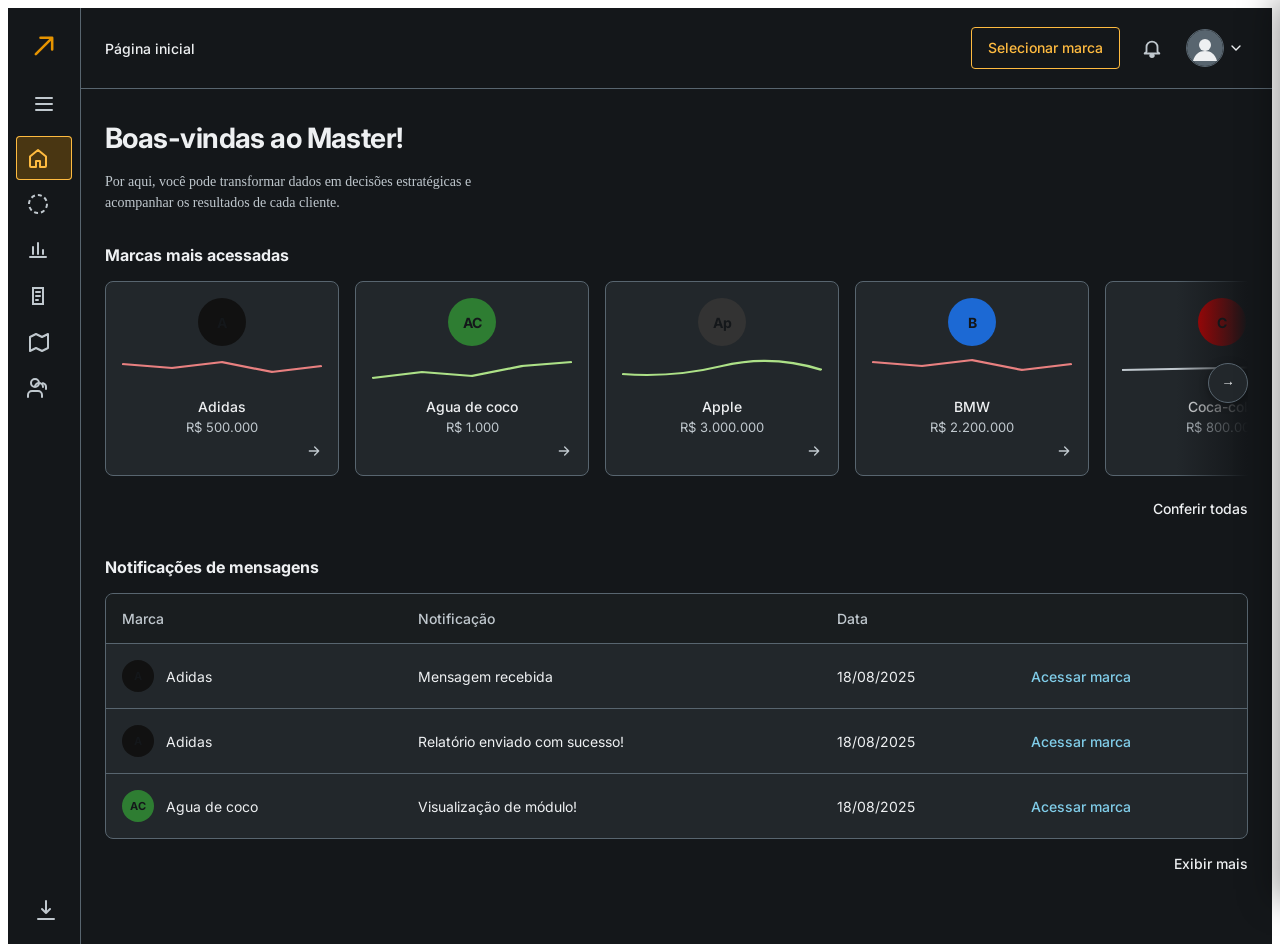
==== home.html @ 1315e297 "Add files via upload" ====
<!DOCTYPE html>
<html lang="pt-BR">
  <head>
    <meta charset="utf-8" />
    <meta name="viewport" content="width=device-width, initial-scale=1" />
    <title>Página inicial — Master</title>
    <link rel="preconnect" href="https://fonts.googleapis.com" />
    <link rel="preconnect" href="https://fonts.gstatic.com" crossorigin />
    <link
      href="https://fonts.googleapis.com/css2?family=Inter:wght@400;500;600;700&display=swap"
      rel="stylesheet"
    />
    <link rel="stylesheet" href="ds/css/design-tokens.css" />
    <link rel="stylesheet" href="ds/css/theme.css" />
    <link rel="stylesheet" href="ds/css/core-components.css" />
    <link rel="stylesheet" href="ds/css/components.css" />
    <link rel="stylesheet" href="css/app-shell.css" />
  </head>
  <body>
    <div class="app">
      <aside class="app-sidebar" id="sidebar" aria-label="Navegação principal">
        <div class="app-sidebar__inner">
          <div class="app-sidebar__logo">
            <svg width="28" height="28" viewBox="0 0 24 24" fill="none" aria-hidden="true">
              <path
                d="M5 19L19 5M19 5H9M19 5V15"
                stroke="currentColor"
                stroke-width="2.2"
                stroke-linecap="round"
                stroke-linejoin="round"
              />
            </svg>
          </div>
          <button
            type="button"
            class="app-sidebar__toggle"
            id="sidebarToggle"
            aria-expanded="false"
            aria-controls="sidebar"
            aria-label="Recolher ou expandir menu"
          >
            <svg class="app-sidebar__icon" viewBox="0 0 24 24" fill="none" aria-hidden="true">
              <path
                d="M4 6h16M4 12h16M4 18h16"
                stroke="currentColor"
                stroke-width="2"
                stroke-linecap="round"
              />
            </svg>
            <span class="app-sidebar__label">Menu</span>
          </button>
          <nav class="app-sidebar__nav" aria-label="Secções">
            <a class="app-sidebar__link is-active" href="home.html" aria-current="page">
              <svg class="app-sidebar__icon" viewBox="0 0 24 24" fill="none" aria-hidden="true">
                <path
                  d="M4 10.5L12 4l8 6.5V20a1 1 0 01-1 1h-5v-6H10v6H5a1 1 0 01-1-1v-9.5z"
                  stroke="currentColor"
                  stroke-width="2"
                  stroke-linejoin="round"
                />
              </svg>
              <span class="app-sidebar__label">Início</span>
            </a>
            <a class="app-sidebar__link" href="#">
              <svg class="app-sidebar__icon" viewBox="0 0 24 24" fill="none" aria-hidden="true">
                <circle cx="12" cy="12" r="9" stroke="currentColor" stroke-width="2" stroke-dasharray="4 3" />
              </svg>
              <span class="app-sidebar__label">Resumo</span>
            </a>
            <a class="app-sidebar__link" href="#">
              <svg class="app-sidebar__icon" viewBox="0 0 24 24" fill="none" aria-hidden="true">
                <path
                  d="M4 19h16M7 16V9m5 7V5m5 11v-4"
                  stroke="currentColor"
                  stroke-width="2"
                  stroke-linecap="round"
                />
              </svg>
              <span class="app-sidebar__label">Relatórios</span>
            </a>
            <a class="app-sidebar__link" href="#">
              <svg class="app-sidebar__icon" viewBox="0 0 24 24" fill="none" aria-hidden="true">
                <path
                  d="M7 4h10v16H7V4zm3 4h4m-4 4h4m-4 4h2"
                  stroke="currentColor"
                  stroke-width="2"
                  stroke-linecap="round"
                />
              </svg>
              <span class="app-sidebar__label">Documentos</span>
            </a>
            <a class="app-sidebar__link" href="#">
              <svg class="app-sidebar__icon" viewBox="0 0 24 24" fill="none" aria-hidden="true">
                <path
                  d="M4 7l6-3 6 3 6-3v14l-6 3-6-3-6 3V7z"
                  stroke="currentColor"
                  stroke-width="2"
                  stroke-linejoin="round"
                />
              </svg>
              <span class="app-sidebar__label">Marcas</span>
            </a>
            <a class="app-sidebar__link" href="#">
              <svg class="app-sidebar__icon" viewBox="0 0 24 24" fill="none" aria-hidden="true">
                <path
                  d="M16 21v-2a4 4 0 00-4-4H6a4 4 0 00-4 4v2M9 11a4 4 0 100-8 4 4 0 000 8zm11 2v-2a4 4 0 00-3-3.87M17 11a4 4 0 10-8 0"
                  stroke="currentColor"
                  stroke-width="2"
                  stroke-linecap="round"
                />
              </svg>
              <span class="app-sidebar__label">Clientes</span>
            </a>
          </nav>
          <div class="app-sidebar__footer">
            <a class="app-sidebar__link" href="#">
              <svg class="app-sidebar__icon" viewBox="0 0 24 24" fill="none" aria-hidden="true">
                <path
                  d="M12 3v12m0 0l-4-4m4 4l4-4M4 21h16"
                  stroke="currentColor"
                  stroke-width="2"
                  stroke-linecap="round"
                  stroke-linejoin="round"
                />
              </svg>
              <span class="app-sidebar__label">Downloads</span>
            </a>
          </div>
        </div>
      </aside>

      <div class="app-main">
        <header class="app-header">
          <h1 class="app-header__title">Página inicial</h1>
          <div class="app-header__actions">
            <button type="button" class="btn btn--primary btn--outline btn--sm" id="openBrandDrawer">
              Selecionar marca
            </button>
            <button type="button" class="app-header__icon-btn" aria-label="Notificações">
              <svg width="22" height="22" viewBox="0 0 24 24" fill="none" aria-hidden="true">
                <path
                  d="M12 22a2 2 0 002-2H10a2 2 0 002 2zm6-6V11a6 6 0 10-12 0v5L4 18h16l-2-2z"
                  stroke="currentColor"
                  stroke-width="2"
                  stroke-linejoin="round"
                />
              </svg>
            </button>
            <div class="app-header__user" role="button" tabindex="0" aria-label="Conta">
              <img
                class="app-header__avatar"
                src="data:image/svg+xml,%3Csvg xmlns='http://www.w3.org/2000/svg' viewBox='0 0 72 72'%3E%3Ccircle cx='36' cy='36' r='36' fill='%2358656f'/%3E%3Ccircle cx='36' cy='30' r='12' fill='%23eef0f2'/%3E%3Cpath d='M12 62c4-14 12-20 24-20s20 6 24 20' fill='%23eef0f2'/%3E%3C/svg%3E"
                width="36"
                height="36"
                alt=""
              />
              <svg width="16" height="16" viewBox="0 0 24 24" fill="none" aria-hidden="true">
                <path d="M6 9l6 6 6-6" stroke="currentColor" stroke-width="2" stroke-linecap="round" />
              </svg>
            </div>
          </div>
        </header>

        <main class="app-content">
          <section class="home-welcome" aria-labelledby="welcome-title">
            <h2 id="welcome-title" class="home-welcome__title">Boas-vindas ao Master!</h2>
            <p class="home-welcome__text">
              Por aqui, você pode transformar dados em decisões estratégicas e acompanhar os resultados de cada
              cliente.
            </p>
          </section>

          <section class="home-section" aria-labelledby="brands-title">
            <div class="home-section__head">
              <h3 id="brands-title" class="home-section__title">Marcas mais acessadas</h3>
            </div>
            <div class="home-carousel">
              <div class="home-carousel__viewport">
                <div class="home-carousel__track" id="brandCarousel">
                  <article class="home-brand-card">
                    <div class="home-brand-card__logo" style="background: #111">A</div>
                    <div class="home-brand-card__spark" aria-hidden="true">
                      <svg viewBox="0 0 80 28" width="100%" height="28" preserveAspectRatio="none">
                        <path
                          d="M0 6 L20 10 L40 4 L60 14 L80 8"
                          fill="none"
                          stroke="#e98080"
                          stroke-width="2"
                        />
                      </svg>
                    </div>
                    <p class="home-brand-card__name">Adidas</p>
                    <p class="home-brand-card__value">R$ 500.000</p>
                    <div class="home-brand-card__arrow">
                      <svg width="16" height="16" viewBox="0 0 24 24" fill="none">
                        <path
                          d="M5 12h14m0 0l-6-6m6 6l-6 6"
                          stroke="currentColor"
                          stroke-width="2"
                          stroke-linecap="round"
                        />
                      </svg>
                    </div>
                  </article>
                  <article class="home-brand-card">
                    <div class="home-brand-card__logo" style="background: #2e7d32">AC</div>
                    <div class="home-brand-card__spark" aria-hidden="true">
                      <svg viewBox="0 0 80 28" width="100%" height="28" preserveAspectRatio="none">
                        <path
                          d="M0 20 L20 14 L40 18 L60 8 L80 4"
                          fill="none"
                          stroke="#ade187"
                          stroke-width="2"
                        />
                      </svg>
                    </div>
                    <p class="home-brand-card__name">Agua de coco</p>
                    <p class="home-brand-card__value">R$ 1.000</p>
                    <div class="home-brand-card__arrow">
                      <svg width="16" height="16" viewBox="0 0 24 24" fill="none">
                        <path
                          d="M5 12h14m0 0l-6-6m6 6l-6 6"
                          stroke="currentColor"
                          stroke-width="2"
                          stroke-linecap="round"
                        />
                      </svg>
                    </div>
                  </article>
                  <article class="home-brand-card">
                    <div class="home-brand-card__logo" style="background: #333">Ap</div>
                    <div class="home-brand-card__spark" aria-hidden="true">
                      <svg viewBox="0 0 80 28" width="100%" height="28" preserveAspectRatio="none">
                        <path
                          d="M0 16 Q20 20 40 8 T80 12"
                          fill="none"
                          stroke="#ade187"
                          stroke-width="2"
                        />
                      </svg>
                    </div>
                    <p class="home-brand-card__name">Apple</p>
                    <p class="home-brand-card__value">R$ 3.000.000</p>
                    <div class="home-brand-card__arrow">
                      <svg width="16" height="16" viewBox="0 0 24 24" fill="none">
                        <path
                          d="M5 12h14m0 0l-6-6m6 6l-6 6"
                          stroke="currentColor"
                          stroke-width="2"
                          stroke-linecap="round"
                        />
                      </svg>
                    </div>
                  </article>
                  <article class="home-brand-card">
                    <div class="home-brand-card__logo" style="background: #1c69d4">B</div>
                    <div class="home-brand-card__spark" aria-hidden="true">
                      <svg viewBox="0 0 80 28" width="100%" height="28" preserveAspectRatio="none">
                        <path
                          d="M0 4 L20 8 L40 2 L60 12 L80 6"
                          fill="none"
                          stroke="#e98080"
                          stroke-width="2"
                        />
                      </svg>
                    </div>
                    <p class="home-brand-card__name">BMW</p>
                    <p class="home-brand-card__value">R$ 2.200.000</p>
                    <div class="home-brand-card__arrow">
                      <svg width="16" height="16" viewBox="0 0 24 24" fill="none">
                        <path
                          d="M5 12h14m0 0l-6-6m6 6l-6 6"
                          stroke="currentColor"
                          stroke-width="2"
                          stroke-linecap="round"
                        />
                      </svg>
                    </div>
                  </article>
                  <article class="home-brand-card">
                    <div class="home-brand-card__logo" style="background: #c00">C</div>
                    <div class="home-brand-card__spark" aria-hidden="true">
                      <svg viewBox="0 0 80 28" width="100%" height="28" preserveAspectRatio="none">
                        <path
                          d="M0 12 L40 10 L80 8"
                          fill="none"
                          stroke="#c0c8ce"
                          stroke-width="2"
                        />
                      </svg>
                    </div>
                    <p class="home-brand-card__name">Coca-cola</p>
                    <p class="home-brand-card__value">R$ 800.000</p>
                    <div class="home-brand-card__arrow">
                      <svg width="16" height="16" viewBox="0 0 24 24" fill="none">
                        <path
                          d="M5 12h14m0 0l-6-6m6 6l-6 6"
                          stroke="currentColor"
                          stroke-width="2"
                          stroke-linecap="round"
                        />
                      </svg>
                    </div>
                  </article>
                </div>
                <div class="home-carousel__fade" aria-hidden="true"></div>
                <button type="button" class="home-carousel__next" id="carouselNext" aria-label="Deslizar marcas">
                  →
                </button>
              </div>
            </div>
            <div class="home-section__foot">
              <a class="home-section__link" href="#">Conferir todas</a>
            </div>
          </section>

          <section class="home-section" aria-labelledby="notif-title">
            <div class="home-section__head">
              <h3 id="notif-title" class="home-section__title">Notificações de mensagens</h3>
            </div>
            <div class="home-table-wrap">
              <table class="home-table">
                <thead>
                  <tr>
                    <th scope="col">Marca</th>
                    <th scope="col">Notificação</th>
                    <th scope="col">Data</th>
                    <th scope="col"><span class="visually-hidden">Ação</span></th>
                  </tr>
                </thead>
                <tbody>
                  <tr>
                    <td>
                      <div class="home-table__brand">
                        <span class="home-table__logo" style="background: #111">A</span>
                        Adidas
                      </div>
                    </td>
                    <td>Mensagem recebida</td>
                    <td>18/08/2025</td>
                    <td><a class="home-table__link" href="#">Acessar marca</a></td>
                  </tr>
                  <tr>
                    <td>
                      <div class="home-table__brand">
                        <span class="home-table__logo" style="background: #111">A</span>
                        Adidas
                      </div>
                    </td>
                    <td>Relatório enviado com sucesso!</td>
                    <td>18/08/2025</td>
                    <td><a class="home-table__link" href="#">Acessar marca</a></td>
                  </tr>
                  <tr>
                    <td>
                      <div class="home-table__brand">
                        <span class="home-table__logo" style="background: #2e7d32">AC</span>
                        Agua de coco
                      </div>
                    </td>
                    <td>Visualização de módulo!</td>
                    <td>18/08/2025</td>
                    <td><a class="home-table__link" href="#">Acessar marca</a></td>
                  </tr>
                </tbody>
              </table>
            </div>
            <div class="home-section__foot">
              <a class="home-section__link" href="#">Exibir mais</a>
            </div>
          </section>
        </main>
      </div>
    </div>

    <div class="app-scrim" id="brandScrim" hidden></div>
    <aside
      class="app-brand-drawer"
      id="brandDrawer"
      role="dialog"
      aria-modal="true"
      aria-labelledby="brandDrawerTitle"
      aria-hidden="true"
    >
      <div class="app-brand-drawer__header">
        <h2 class="app-brand-drawer__title" id="brandDrawerTitle">Selecionar marca</h2>
        <button type="button" class="app-brand-drawer__close" id="closeBrandDrawer" aria-label="Fechar">
          ×
        </button>
      </div>
      <div class="app-brand-drawer__body">
        <ul class="app-brand-drawer__list">
          <li>
            <button type="button" class="app-brand-drawer__item is-selected">Adidas</button>
          </li>
          <li>
            <button type="button" class="app-brand-drawer__item">Agua de coco</button>
          </li>
          <li>
            <button type="button" class="app-brand-drawer__item">Apple</button>
          </li>
          <li>
            <button type="button" class="app-brand-drawer__item">BMW</button>
          </li>
          <li>
            <button type="button" class="app-brand-drawer__item">Coca-cola</button>
          </li>
        </ul>
      </div>
    </aside>

    <script src="js/home.js"></script>
  </body>
</html>
---- ds/css/design-tokens.css ----
/**
 * Design tokens — CRM / carumds
 *
 * PRIMITIVOS NUMÉRICOS (FOUNDATIONS — export MCP em 2026):
 *   https://www.figma.com/design/VYV44XEQJ3vVgfA4QidiU4/Base-Tokens
 *   fileKey: VYV44XEQJ3vVgfA4QidiU4  ·  coleção: FOUNDATIONS  ·  modo: Tokens
 *   (63 variáveis FLOAT: spacing, size, radii, border-width, opacity)
 *
 * CORES (fonte canónica no Figma — variáveis de cor locais neste ficheiro):
 *   https://www.figma.com/design/U8QdaJfkk1VaeCNuvylgz9/Color-Tokens
 *   fileKey: U8QdaJfkk1VaeCNuvylgz9
 *   Os hex abaixo foram alinhados ao Core-Components; para sincronizar 1:1 com
 *   o painel Variables do Color-Tokens, usa export do Figma ou MCP quando o
 *   limite de chamadas do plano o permitir (Starter tem quota baixa de leitura).
 *
 * CONSUMO UI: Core-Components (uNFZLPczZwz7co8eiuxScK)
 *
 * MAPEAMENTO FIGMA → CSS:
 *   crm/spacing/xs → --crm-spacing-xs
 *   (barra `/` → hífen `-`)
 *
 * OPACIDADE: valores 0–100 (Figma). Em CSS usar p.ex. opacity: calc(var(--crm-opacity-sm) / 100)
 */

:root {
  /* ------------------------------------------------------------------------ */
  /* Cor — semântica (alvo: Color-Tokens U8QdaJf… — valores vê Core-Components) */
  /* ------------------------------------------------------------------------ */

  --crm-bg-regular-surface-base-enabled: #14171a;
  --crm-bg-regular-surface-lower-enabled: #22272b;
  --crm-fg-on-surface-neutral-moderate: #c0c8ce;
  --crm-fg-on-surface-neutral-inverse: #14171a;
  --crm-fg-on-surface-neutral-strong: #eef0f2;

  --crm-border-color-default: #58656f;

  --crm-bg-regular-primary-enabled: #e69400;
  --crm-bg-regular-primary-hovered: #ffaa11;
  --crm-bg-regular-primary-pressed: #ffa503;
  --crm-fg-on-surface-primary-default: #ffbb40;
  --crm-bg-transparent-primary-hovered: #c37e004d;
  --crm-bg-transparent-primary-pressed: #cf85004d;

  --crm-bg-regular-surface-inverse-enabled: #eef0f2;
  --crm-bg-regular-surface-inverse-hovered: #c5ccd3;
  --crm-bg-regular-surface-inverse-pressed: #d3d8dd;
  --crm-bg-transparent-surface-inverse-hovered: #c6c8ca80;
  --crm-bg-transparent-surface-inverse-pressed: #d3d8dd80;

  --crm-bg-regular-critical-enabled: #b31f1f;
  --crm-bg-regular-critical-hovered: #981a1a;
  --crm-bg-regular-critical-pressed: #a11c1c;
  --crm-fg-on-surface-critical-default: #e98080;
  --crm-fg-on-surface-critical-inverse: #b31f1f;
  --crm-bg-transparent-critical-hovered: #981a1a4d;
  --crm-bg-transparent-critical-pressed: #a11c1c4d;
  --crm-bg-transparent-critical-enabled: #b31f1f33;

  --crm-fg-on-surface-informative-default: #80cde9;
  --crm-bg-transparent-informative-enabled: #1f8cb333;
  --crm-fg-on-surface-success-default: #ade187;
  --crm-bg-transparent-success-enabled: #52922433;

  --brand-colors-white: #ffffff;
  --brand-colors-gradient-1: #fda92b;
  --brand-colors-gradient-2: #fda92b;
  --brand-colors-gradient-3: #fd972d;
  --brand-colors-gradient-4: #fd8330;
  --brand-colors-gradient-5: #fc7e31;
  --brand-colors-gradient-6: #fc7035;
  --brand-colors-gradient-7: #fc5a3c;
  --brand-colors-gradient-8: #fc5140;

  /* ------------------------------------------------------------------------ */
  /* FOUNDATIONS — border-width (Base-Tokens VYV44…)                           */
  /* ------------------------------------------------------------------------ */

  --crm-border-width-hairline: 1px;
  --crm-border-width-slim: 2px;
  --crm-border-width-medium: 4px;
  --crm-border-width-heavy: 8px;

  /* ------------------------------------------------------------------------ */
  /* FOUNDATIONS — opacity (0–100)                                            */
  /* ------------------------------------------------------------------------ */

  --crm-opacity-transparent: 0;
  --crm-opacity-xs2: 10;
  --crm-opacity-xs: 20;
  --crm-opacity-sm: 30;
  --crm-opacity-md: 40;
  --crm-opacity-lg: 50;
  --crm-opacity-xl: 80;
  --crm-opacity-total: 100;
  --crm-opacity-state-disabled: 30; /* alias → crm/opacity/sm */
  --crm-opacity-state-read-only: 50; /* alias → crm/opacity/lg */

  /* Compat (opacity: calc(var(--crm-state-disabled) / 100)) — igual a opacity sm */
  --crm-state-disabled: 30;

  /* ------------------------------------------------------------------------ */
  /* FOUNDATIONS — radii (px)                                                   */
  /* ------------------------------------------------------------------------ */

  --crm-radii-none: 0px;
  --crm-radii-xs: 2px;
  --crm-radii-sm: 4px;
  --crm-radii-md: 8px;
  --crm-radii-lg: 12px;
  --crm-radii-xl: 16px;
  --crm-radii-g: 24px;
  --crm-radii-full: 999px;

  /* ------------------------------------------------------------------------ */
  /* FOUNDATIONS — spacing (px)                                               */
  /* ------------------------------------------------------------------------ */

  --crm-spacing-none: 0px;
  --crm-spacing-xs3: 2px;
  --crm-spacing-xs2: 4px;
  --crm-spacing-xs: 8px;
  --crm-spacing-sm: 12px;
  --crm-spacing-md: 16px;
  --crm-spacing-lg: 24px;
  --crm-spacing-xl: 32px;
  --crm-spacing-xl2: 40px;
  --crm-spacing-xl3: 48px;
  --crm-spacing-g: 56px;
  --crm-spacing-xg: 64px;
  --crm-spacing-xg2: 72px;
  --crm-spacing-xg3: 80px;
  --crm-spacing-negative-xs2: -2px;
  --crm-spacing-negative-xs: -4px;
  --crm-spacing-negative-sm: -8px;
  --crm-spacing-negative-md: -12px;
  --crm-spacing-negative-lg: -16px;
  --crm-spacing-negative-xl: -24px;

  /* ------------------------------------------------------------------------ */
  /* FOUNDATIONS — size (px)                                                  */
  /* ------------------------------------------------------------------------ */

  --crm-size-none: 0px;
  --crm-size-xs5: 2px;
  --crm-size-xs4: 4px;
  --crm-size-xs3: 8px;
  --crm-size-xs2: 12px;
  --crm-size-xs: 16px;
  --crm-size-sm: 20px;
  --crm-size-md: 24px;
  --crm-size-lg: 32px;
  --crm-size-xl: 40px;
  --crm-size-xl2: 48px;
  --crm-size-xl3: 56px;
  --crm-size-g: 64px;
  --crm-size-xg: 72px;
  --crm-size-xg2: 80px;
  --crm-size-xg3: 96px;

  --crm-size-icon-xs: 12px;
  --crm-size-icon-sm: 16px;
  --crm-size-icon-md: 24px;
  --crm-size-icon-lg: 32px;
  --crm-size-icon-xl: 40px;

  /* ------------------------------------------------------------------------ */
  /* Tipografia (não listada em FOUNDATIONS deste ficheiro — mantida do DS)    */
  /* ------------------------------------------------------------------------ */

  --crm-font-family-brand: "Inter", ui-sans-serif, system-ui, -apple-system, "Segoe UI", Roboto, Helvetica, Arial, sans-serif;
  --crm-font-size-sm: 14px;
  --crm-line-height-sm: 20px;
  --crm-font-weight-regular: 400;
  --crm-font-weight-medium: 500;
  --crm-font-weight-bold: 700;
  --crm-letter-spacing-default: 0;

  /* ------------------------------------------------------------------------ */
  /* Aliases de produto                                                         */
  /* ------------------------------------------------------------------------ */

  --color-canvas: var(--crm-bg-regular-surface-base-enabled);
  --transition-interaction: color 0.15s ease, background-color 0.15s ease, border-color 0.15s ease, opacity 0.15s ease;
}
---- ds/css/theme.css ----
/**
 * Tema claro — sobrescreve tokens semânticos (design-tokens.css).
 * Ativar com <html data-theme="light">.
 */

[data-theme="light"] {
  --crm-bg-regular-surface-base-enabled: #eceff1;
  --crm-bg-regular-surface-lower-enabled: #ffffff;
  --crm-fg-on-surface-neutral-moderate: #5c656d;
  --crm-fg-on-surface-neutral-inverse: #ffffff;
  --crm-fg-on-surface-neutral-strong: #1c2127;
  --crm-border-color-default: #c5ccd3;

  --crm-bg-regular-primary-enabled: #e69400;
  --crm-bg-regular-primary-hovered: #d88700;
  --crm-bg-regular-primary-pressed: #c77a00;
  --crm-fg-on-surface-primary-default: #8a5000;
  --crm-bg-transparent-primary-hovered: #e6940026;
  --crm-bg-transparent-primary-pressed: #e6940033;

  --crm-bg-regular-surface-inverse-enabled: #2d3339;
  --crm-bg-regular-surface-inverse-hovered: #3d444c;
  --crm-bg-regular-surface-inverse-pressed: #4a525c;
  --crm-bg-transparent-surface-inverse-hovered: #2d333926;
  --crm-bg-transparent-surface-inverse-pressed: #2d333933;

  --crm-bg-regular-critical-enabled: #c62828;
  --crm-bg-regular-critical-hovered: #b71c1c;
  --crm-bg-regular-critical-pressed: #a31515;
  --crm-fg-on-surface-critical-default: #c62828;
  --crm-fg-on-surface-critical-inverse: #ffffff;
  --crm-bg-transparent-critical-hovered: #c6282826;
  --crm-bg-transparent-critical-pressed: #c6282833;
  --crm-bg-transparent-critical-enabled: #c628281a;

  --crm-fg-on-surface-informative-default: #0277bd;
  --crm-bg-transparent-informative-enabled: #0277bd1a;
  --crm-fg-on-surface-success-default: #2e7d32;
  --crm-bg-transparent-success-enabled: #2e7d321a;

  --color-canvas: var(--crm-bg-regular-surface-base-enabled);
}

/* Shell MD: elevação mais suave em superfícies claras */
[data-theme="light"] {
  --md-elevation-1: 0 1px 2px rgba(60, 64, 67, 0.12), 0 1px 3px 1px rgba(60, 64, 67, 0.08);
  --md-elevation-2: 0 1px 3px rgba(60, 64, 67, 0.14), 0 4px 8px 3px rgba(60, 64, 67, 0.08);
  --md-elevation-3: 0 4px 8px 3px rgba(60, 64, 67, 0.12), 0 1px 3px rgba(60, 64, 67, 0.1);
}

[data-theme="light"] .md-scrim {
  background: rgba(0, 0, 0, 0.32);
}
---- ds/css/core-components.css ----
/**
 * Core Components — botão texto (Fill / Outline / Ghost × Brand / Neutral / Danger)
 * Ficheiro: Core-Components (uNFZLPczZwz7co8eiuxScK), component set "Button" (28:57508)
 * Tamanhos alinhados ao Figma: Extra Small = 32px, Small = 40px, Medium = 48px altura.
 * Importar depois de design-tokens.css
 */

/* -------------------------------------------------------------------------- */
/* Base                                                                      */
/* -------------------------------------------------------------------------- */

.btn {
  box-sizing: border-box;
  display: inline-flex;
  align-items: center;
  justify-content: center;
  gap: var(--crm-spacing-xs);
  margin: 0;
  font-family: var(--crm-font-family-brand);
  font-weight: var(--crm-font-weight-medium);
  font-size: var(--crm-font-size-sm);
  line-height: var(--crm-line-height-sm);
  letter-spacing: var(--crm-letter-spacing-default);
  text-decoration: none;
  white-space: nowrap;
  cursor: pointer;
  user-select: none;
  border-style: solid;
  border-width: var(--crm-border-width-hairline);
  border-radius: var(--crm-radii-sm);
  transition: var(--transition-interaction);
}

.btn:focus {
  outline: none;
}

.btn:focus-visible {
  outline: 2px solid currentColor;
  outline-offset: 2px;
}

.btn:disabled,
.btn[aria-disabled="true"] {
  cursor: not-allowed;
  opacity: calc(var(--crm-state-disabled) / 100);
}

/* -------------------------------------------------------------------------- */
/* Tamanhos (Medium / Small / Extra Small)                                     */
/* -------------------------------------------------------------------------- */

.btn--md {
  min-height: var(--crm-size-xl2);
  padding: calc((var(--crm-size-xl2) - var(--crm-line-height-sm)) / 2) var(--crm-spacing-md);
}

.btn--sm {
  min-height: var(--crm-size-xl);
  padding: calc((var(--crm-size-xl) - var(--crm-line-height-sm)) / 2) var(--crm-spacing-md);
}

.btn--xs {
  min-height: var(--crm-size-lg);
  padding: calc((var(--crm-size-lg) - var(--crm-line-height-sm)) / 2) var(--crm-spacing-md);
}

.btn--icon.btn--md {
  width: var(--crm-size-xl2);
  min-width: var(--crm-size-xl2);
  padding: 0;
}

.btn--icon.btn--sm {
  width: var(--crm-size-xl);
  min-width: var(--crm-size-xl);
  padding: 0;
}

.btn--icon.btn--xs {
  width: var(--crm-size-lg);
  min-width: var(--crm-size-lg);
  padding: 0;
}

.btn__icon {
  flex-shrink: 0;
  width: var(--crm-size-icon-sm);
  height: var(--crm-size-icon-sm);
}

/* -------------------------------------------------------------------------- */
/* Brand — Fill (solid)                                                       */
/* -------------------------------------------------------------------------- */

.btn--primary.btn--solid {
  background-color: var(--crm-bg-regular-primary-enabled);
  color: var(--crm-fg-on-surface-neutral-inverse);
  border-color: transparent;
}

.btn--primary.btn--solid:hover:not(:disabled):not([aria-disabled="true"]) {
  background-color: var(--crm-bg-regular-primary-hovered);
}

.btn--primary.btn--solid:active:not(:disabled):not([aria-disabled="true"]) {
  background-color: var(--crm-bg-regular-primary-pressed);
}

/* -------------------------------------------------------------------------- */
/* Brand — Outline                                                           */
/* -------------------------------------------------------------------------- */

.btn--primary.btn--outline {
  background-color: transparent;
  color: var(--crm-fg-on-surface-primary-default);
  border-color: var(--crm-fg-on-surface-primary-default);
}

.btn--primary.btn--outline:hover:not(:disabled):not([aria-disabled="true"]) {
  background-color: var(--crm-bg-regular-primary-hovered);
  color: var(--crm-fg-on-surface-neutral-inverse);
  border-color: var(--crm-fg-on-surface-primary-default);
}

.btn--primary.btn--outline:active:not(:disabled):not([aria-disabled="true"]) {
  background-color: var(--crm-bg-regular-primary-pressed);
  color: var(--crm-fg-on-surface-neutral-inverse);
  border-color: var(--crm-fg-on-surface-primary-default);
}

/* -------------------------------------------------------------------------- */
/* Brand — Ghost                                                              */
/* -------------------------------------------------------------------------- */

.btn--primary.btn--ghost {
  background-color: transparent;
  color: var(--crm-fg-on-surface-primary-default);
  border-color: transparent;
}

.btn--primary.btn--ghost:hover:not(:disabled):not([aria-disabled="true"]) {
  background-color: var(--crm-bg-transparent-primary-hovered);
}

.btn--primary.btn--ghost:active:not(:disabled):not([aria-disabled="true"]) {
  background-color: var(--crm-bg-transparent-primary-pressed);
}

/* -------------------------------------------------------------------------- */
/* Neutral — Fill                                                            */
/* -------------------------------------------------------------------------- */

.btn--neutral.btn--solid {
  background-color: var(--crm-bg-regular-surface-inverse-enabled);
  color: var(--crm-fg-on-surface-neutral-inverse);
  border-color: transparent;
}

.btn--neutral.btn--solid:hover:not(:disabled):not([aria-disabled="true"]) {
  background-color: var(--crm-bg-regular-surface-inverse-hovered);
}

.btn--neutral.btn--solid:active:not(:disabled):not([aria-disabled="true"]) {
  background-color: var(--crm-bg-regular-surface-inverse-pressed);
}

/* -------------------------------------------------------------------------- */
/* Neutral — Outline                                                         */
/* -------------------------------------------------------------------------- */

.btn--neutral.btn--outline {
  background-color: transparent;
  color: var(--crm-fg-on-surface-neutral-strong);
  border-color: var(--crm-fg-on-surface-neutral-strong);
}

.btn--neutral.btn--outline:hover:not(:disabled):not([aria-disabled="true"]) {
  background-color: var(--crm-bg-regular-surface-inverse-hovered);
  color: var(--crm-fg-on-surface-neutral-inverse);
  border-color: var(--crm-fg-on-surface-neutral-strong);
}

.btn--neutral.btn--outline:active:not(:disabled):not([aria-disabled="true"]) {
  background-color: var(--crm-bg-regular-surface-inverse-pressed);
  color: var(--crm-fg-on-surface-neutral-inverse);
  border-color: var(--crm-fg-on-surface-neutral-strong);
}

/* -------------------------------------------------------------------------- */
/* Neutral — Ghost                                                            */
/* -------------------------------------------------------------------------- */

.btn--neutral.btn--ghost {
  background-color: transparent;
  color: var(--crm-fg-on-surface-neutral-strong);
  border-color: transparent;
}

.btn--neutral.btn--ghost:hover:not(:disabled):not([aria-disabled="true"]) {
  background-color: var(--crm-bg-transparent-surface-inverse-hovered);
}

.btn--neutral.btn--ghost:active:not(:disabled):not([aria-disabled="true"]) {
  background-color: var(--crm-bg-transparent-surface-inverse-pressed);
}

/* -------------------------------------------------------------------------- */
/* Danger — Fill                                                              */
/* -------------------------------------------------------------------------- */

.btn--danger.btn--solid {
  background-color: var(--crm-bg-regular-critical-enabled);
  color: var(--crm-fg-on-surface-neutral-strong);
  border-color: transparent;
}

.btn--danger.btn--solid:hover:not(:disabled):not([aria-disabled="true"]) {
  background-color: var(--crm-bg-regular-critical-hovered);
}

.btn--danger.btn--solid:active:not(:disabled):not([aria-disabled="true"]) {
  background-color: var(--crm-bg-regular-critical-pressed);
}

/* -------------------------------------------------------------------------- */
/* Danger — Outline                                                           */
/* -------------------------------------------------------------------------- */

.btn--danger.btn--outline {
  background-color: transparent;
  color: var(--crm-fg-on-surface-critical-default);
  border-color: var(--crm-fg-on-surface-critical-default);
}

.btn--danger.btn--outline:hover:not(:disabled):not([aria-disabled="true"]) {
  background-color: var(--crm-bg-regular-critical-hovered);
  color: var(--crm-fg-on-surface-neutral-strong);
  border-color: var(--crm-bg-regular-critical-enabled);
}

.btn--danger.btn--outline:active:not(:disabled):not([aria-disabled="true"]) {
  background-color: var(--crm-bg-regular-critical-pressed);
  color: var(--crm-fg-on-surface-neutral-strong);
  border-color: var(--crm-bg-regular-critical-enabled);
}

/* -------------------------------------------------------------------------- */
/* Danger — Ghost                                                             */
/* -------------------------------------------------------------------------- */

.btn--danger.btn--ghost {
  background-color: transparent;
  color: var(--crm-fg-on-surface-critical-default);
  border-color: transparent;
}

.btn--danger.btn--ghost:hover:not(:disabled):not([aria-disabled="true"]) {
  background-color: var(--crm-bg-transparent-critical-hovered);
}

.btn--danger.btn--ghost:active:not(:disabled):not([aria-disabled="true"]) {
  background-color: var(--crm-bg-transparent-critical-pressed);
}

/* -------------------------------------------------------------------------- */
/* Preview                                                                   */
/* -------------------------------------------------------------------------- */

.ds-preview {
  background-color: var(--crm-bg-regular-surface-base-enabled);
  color: var(--crm-fg-on-surface-neutral-moderate);
  min-height: 100vh;
  padding: var(--crm-spacing-md);
  font-family: var(--crm-font-family-brand);
}
---- ds/css/components.css ----
/**
 * Core Components — restantes peças do DS (prefixo .cc-)
 * Alinhado aos tokens CRM; variantes simplificadas para HTML nativo.
 */

/* -------------------------------------------------------------------------- */
/* Layout showcase                                                           */
/* -------------------------------------------------------------------------- */

.cc-showcase-layout {
  display: grid;
  grid-template-columns: minmax(200px, 260px) 1fr;
  gap: var(--crm-spacing-md);
  align-items: start;
  max-width: 1400px;
  margin: 0 auto;
  padding: var(--crm-spacing-md);
}

.cc-nav {
  position: sticky;
  top: var(--crm-spacing-md);
  font-family: var(--crm-font-family-brand);
  font-size: 12px;
  max-height: calc(100vh - 32px);
  overflow: auto;
  padding: var(--crm-spacing-xs);
  border: var(--crm-border-width-hairline) solid var(--crm-border-color-default);
  border-radius: var(--crm-radii-md);
  background: var(--crm-bg-regular-surface-lower-enabled);
}

.cc-nav a {
  display: block;
  padding: 6px 8px;
  color: var(--crm-fg-on-surface-neutral-moderate);
  text-decoration: none;
  border-radius: var(--crm-radii-sm);
}

.cc-nav a:hover {
  color: var(--crm-fg-on-surface-neutral-strong);
  background: color-mix(in srgb, var(--crm-fg-on-surface-neutral-strong) 8%, transparent);
}

.cc-nav__group {
  font-weight: var(--crm-font-weight-bold);
  color: var(--crm-fg-on-surface-neutral-strong);
  padding: 8px 8px 4px;
  margin-top: var(--crm-spacing-xs);
}

.cc-nav__group:first-child {
  margin-top: 0;
}

.cc-section-title {
  font-family: var(--crm-font-family-brand);
  font-weight: var(--crm-font-weight-bold);
  font-size: 18px;
  color: var(--crm-fg-on-surface-neutral-strong);
  margin: 0 0 var(--crm-spacing-md);
  padding-bottom: var(--crm-spacing-xs);
  border-bottom: 1px solid var(--crm-border-color-default);
}

.cc-demo {
  margin-bottom: var(--crm-spacing-md);
}

.cc-demo__label {
  font-size: 12px;
  color: var(--crm-fg-on-surface-neutral-moderate);
  margin-bottom: var(--crm-spacing-xs);
}

.cc-row {
  display: flex;
  flex-wrap: wrap;
  gap: var(--crm-spacing-xs);
  align-items: center;
}

/* -------------------------------------------------------------------------- */
/* Accordion                                                                  */
/* -------------------------------------------------------------------------- */

.cc-accordion {
  border: var(--crm-border-width-hairline) solid var(--crm-border-color-default);
  border-radius: var(--crm-radii-md);
  background: var(--crm-bg-regular-surface-lower-enabled);
  max-width: 480px;
}

.cc-accordion__trigger {
  list-style: none;
  cursor: pointer;
  padding: var(--crm-spacing-md);
  font-family: var(--crm-font-family-brand);
  font-weight: var(--crm-font-weight-medium);
  font-size: var(--crm-font-size-sm);
  color: var(--crm-fg-on-surface-neutral-strong);
}

.cc-accordion__trigger::-webkit-details-marker {
  display: none;
}

.cc-accordion__panel {
  padding: 0 var(--crm-spacing-md) var(--crm-spacing-md);
  font-size: var(--crm-font-size-sm);
  line-height: var(--crm-line-height-sm);
  color: var(--crm-fg-on-surface-neutral-moderate);
  border-top: var(--crm-border-width-hairline) solid var(--crm-border-color-default);
}

.cc-accordion + .cc-accordion {
  margin-top: var(--crm-spacing-xs);
}

/* -------------------------------------------------------------------------- */
/* Alert                                                                      */
/* -------------------------------------------------------------------------- */

.cc-alert {
  display: flex;
  gap: var(--crm-spacing-xs);
  align-items: flex-start;
  padding: var(--crm-spacing-md);
  border-radius: var(--crm-radii-md);
  border: var(--crm-border-width-hairline) solid var(--crm-border-color-default);
  max-width: 560px;
  font-family: var(--crm-font-family-brand);
  font-size: var(--crm-font-size-sm);
  line-height: var(--crm-line-height-sm);
}

.cc-alert__title {
  font-weight: var(--crm-font-weight-bold);
  margin: 0 0 4px;
}

.cc-alert__body {
  margin: 0;
  font-weight: var(--crm-font-weight-regular);
  opacity: 0.95;
}

.cc-alert--default {
  background: var(--crm-bg-regular-surface-lower-enabled);
  color: var(--crm-fg-on-surface-neutral-strong);
}

.cc-alert--informative {
  background: var(--crm-bg-transparent-informative-enabled);
  color: var(--crm-fg-on-surface-informative-default);
  border-color: color-mix(in srgb, var(--crm-fg-on-surface-informative-default) 35%, transparent);
}

.cc-alert--success {
  background: var(--crm-bg-transparent-success-enabled);
  color: var(--crm-fg-on-surface-success-default);
  border-color: color-mix(in srgb, var(--crm-fg-on-surface-success-default) 35%, transparent);
}

.cc-alert--critical {
  background: var(--crm-bg-transparent-critical-enabled);
  color: var(--crm-fg-on-surface-critical-default);
  border-color: color-mix(in srgb, var(--crm-fg-on-surface-critical-default) 35%, transparent);
}

/* -------------------------------------------------------------------------- */
/* Avatar                                                                     */
/* -------------------------------------------------------------------------- */

.cc-avatar {
  display: inline-flex;
  align-items: center;
  justify-content: center;
  border-radius: var(--crm-radii-full);
  background: var(--crm-border-color-default);
  color: var(--crm-fg-on-surface-neutral-strong);
  font-family: var(--crm-font-family-brand);
  font-weight: var(--crm-font-weight-medium);
  font-size: var(--crm-font-size-sm);
  overflow: hidden;
  flex-shrink: 0;
}

.cc-avatar--sm {
  width: var(--crm-size-sm);
  height: var(--crm-size-sm);
  font-size: 10px;
}

.cc-avatar--md {
  width: var(--crm-size-lg);
  height: var(--crm-size-lg);
  font-size: 12px;
}

.cc-avatar--lg {
  width: var(--crm-size-xl);
  height: var(--crm-size-xl);
  font-size: var(--crm-font-size-sm);
}

.cc-avatar img {
  width: 100%;
  height: 100%;
  object-fit: cover;
}

.cc-avatar-stack {
  display: flex;
}

.cc-avatar-stack .cc-avatar {
  margin-left: -8px;
  border: 2px solid var(--crm-bg-regular-surface-base-enabled);
}

.cc-avatar-stack .cc-avatar:first-child {
  margin-left: 0;
}

/* -------------------------------------------------------------------------- */
/* Badge                                                                      */
/* -------------------------------------------------------------------------- */

.cc-badge {
  display: inline-flex;
  align-items: center;
  justify-content: center;
  min-width: 20px;
  height: 20px;
  padding: 0 6px;
  border-radius: var(--crm-radii-full);
  font-family: var(--crm-font-family-brand);
  font-size: 11px;
  font-weight: var(--crm-font-weight-medium);
  line-height: 1;
  background: var(--crm-bg-regular-primary-enabled);
  color: var(--crm-fg-on-surface-neutral-inverse);
}

.cc-badge--neutral {
  background: var(--crm-bg-regular-surface-inverse-enabled);
  color: var(--crm-fg-on-surface-neutral-inverse);
}

.cc-badge--critical {
  background: var(--crm-bg-regular-critical-enabled);
  color: var(--crm-fg-on-surface-neutral-strong);
}

/* -------------------------------------------------------------------------- */
/* Breadcrumb                                                                 */
/* -------------------------------------------------------------------------- */

.cc-breadcrumb {
  font-family: var(--crm-font-family-brand);
  font-size: var(--crm-font-size-sm);
  color: var(--crm-fg-on-surface-neutral-moderate);
}

.cc-breadcrumb ol {
  display: flex;
  flex-wrap: wrap;
  gap: var(--crm-spacing-xs);
  list-style: none;
  margin: 0;
  padding: 0;
  align-items: center;
}

.cc-breadcrumb li:not(:last-child)::after {
  content: "/";
  margin-left: var(--crm-spacing-xs);
  opacity: 0.5;
}

.cc-breadcrumb a {
  color: var(--crm-fg-on-surface-primary-default);
  text-decoration: none;
}

.cc-breadcrumb a:hover {
  text-decoration: underline;
}

/* -------------------------------------------------------------------------- */
/* Checkbox & Radio                                                           */
/* -------------------------------------------------------------------------- */

.cc-check,
.cc-radio {
  display: inline-flex;
  align-items: center;
  gap: var(--crm-spacing-xs);
  font-family: var(--crm-font-family-brand);
  font-size: var(--crm-font-size-sm);
  color: var(--crm-fg-on-surface-neutral-strong);
  cursor: pointer;
}

.cc-check input,
.cc-radio input {
  width: 16px;
  height: 16px;
  accent-color: var(--crm-bg-regular-primary-enabled);
  cursor: pointer;
}

.cc-fieldset {
  border: var(--crm-border-width-hairline) solid var(--crm-border-color-default);
  border-radius: var(--crm-radii-md);
  padding: var(--crm-spacing-md);
  font-family: var(--crm-font-family-brand);
}

.cc-fieldset legend {
  padding: 0 6px;
  font-size: var(--crm-font-size-sm);
  font-weight: var(--crm-font-weight-medium);
  color: var(--crm-fg-on-surface-neutral-strong);
}

.cc-fieldset__group {
  display: flex;
  flex-direction: column;
  gap: var(--crm-spacing-xs);
  margin-top: var(--crm-spacing-xs);
}

/* -------------------------------------------------------------------------- */
/* Coach mark                                                                 */
/* -------------------------------------------------------------------------- */

.cc-coach {
  position: relative;
  display: inline-block;
  max-width: 280px;
  padding: var(--crm-spacing-md);
  border-radius: var(--crm-radii-md);
  background: var(--crm-bg-regular-surface-inverse-enabled);
  color: var(--crm-fg-on-surface-neutral-inverse);
  font-family: var(--crm-font-family-brand);
  font-size: var(--crm-font-size-sm);
  box-shadow: 0 8px 24px rgba(0, 0, 0, 0.35);
}

.cc-coach::after {
  content: "";
  position: absolute;
  bottom: -6px;
  left: 24px;
  border: 6px solid transparent;
  border-top-color: var(--crm-bg-regular-surface-inverse-enabled);
}

/* -------------------------------------------------------------------------- */
/* Date input + mini calendar (visual)                                        */
/* -------------------------------------------------------------------------- */

.cc-date-field {
  display: inline-flex;
  align-items: center;
  gap: var(--crm-spacing-xs);
  padding: 10px var(--crm-spacing-md);
  min-height: var(--crm-size-xl);
  border: var(--crm-border-width-hairline) solid var(--crm-border-color-default);
  border-radius: var(--crm-radii-sm);
  background: var(--crm-bg-regular-surface-lower-enabled);
  color: var(--crm-fg-on-surface-neutral-strong);
  font-family: var(--crm-font-family-brand);
  font-size: var(--crm-font-size-sm);
}

.cc-calendar {
  display: grid;
  grid-template-columns: repeat(7, 32px);
  gap: 4px;
  padding: var(--crm-spacing-md);
  border-radius: var(--crm-radii-md);
  border: var(--crm-border-width-hairline) solid var(--crm-border-color-default);
  background: var(--crm-bg-regular-surface-lower-enabled);
  max-width: fit-content;
  font-family: var(--crm-font-family-brand);
  font-size: 11px;
  color: var(--crm-fg-on-surface-neutral-moderate);
}

.cc-calendar span {
  text-align: center;
  padding: 4px 0;
}

.cc-calendar button {
  height: 28px;
  border: none;
  border-radius: var(--crm-radii-sm);
  background: transparent;
  color: var(--crm-fg-on-surface-neutral-strong);
  cursor: pointer;
  font: inherit;
}

.cc-calendar button:hover {
  background: var(--crm-bg-transparent-surface-inverse-hovered);
}

.cc-calendar button.is-active {
  background: var(--crm-bg-regular-primary-enabled);
  color: var(--crm-fg-on-surface-neutral-inverse);
}

/* -------------------------------------------------------------------------- */
/* Dialog                                                                     */
/* -------------------------------------------------------------------------- */

.cc-dialog::backdrop {
  background: rgba(0, 0, 0, 0.55);
}

.cc-dialog[open] {
  border: var(--crm-border-width-hairline) solid var(--crm-border-color-default);
  border-radius: var(--crm-radii-md);
  padding: var(--crm-spacing-md);
  background: var(--crm-bg-regular-surface-lower-enabled);
  color: var(--crm-fg-on-surface-neutral-strong);
  font-family: var(--crm-font-family-brand);
  max-width: 400px;
}

.cc-dialog h2 {
  margin: 0 0 var(--crm-spacing-xs);
  font-size: 16px;
}

.cc-dialog p {
  margin: 0 0 var(--crm-spacing-md);
  font-size: var(--crm-font-size-sm);
  color: var(--crm-fg-on-surface-neutral-moderate);
}

/* -------------------------------------------------------------------------- */
/* Drawer                                                                     */
/* -------------------------------------------------------------------------- */

.cc-drawer-demo {
  position: relative;
  height: 200px;
  border: var(--crm-border-width-hairline) dashed var(--crm-border-color-default);
  border-radius: var(--crm-radii-md);
  overflow: hidden;
  background: var(--crm-bg-regular-surface-base-enabled);
}

.cc-drawer {
  position: absolute;
  top: 0;
  right: 0;
  height: 100%;
  width: min(280px, 80%);
  background: var(--crm-bg-regular-surface-lower-enabled);
  border-left: var(--crm-border-width-hairline) solid var(--crm-border-color-default);
  padding: var(--crm-spacing-md);
  font-family: var(--crm-font-family-brand);
  font-size: var(--crm-font-size-sm);
  color: var(--crm-fg-on-surface-neutral-strong);
  transform: translateX(100%);
  transition: transform 0.2s ease;
}

.cc-drawer.is-open {
  transform: translateX(0);
}

/* -------------------------------------------------------------------------- */
/* Dropdown                                                                   */
/* -------------------------------------------------------------------------- */

.cc-dropdown {
  position: relative;
  display: inline-block;
  font-family: var(--crm-font-family-brand);
}

.cc-dropdown__menu {
  position: absolute;
  top: calc(100% + 4px);
  left: 0;
  min-width: 200px;
  padding: var(--crm-spacing-xs) 0;
  margin: 0;
  list-style: none;
  background: var(--crm-bg-regular-surface-lower-enabled);
  border: var(--crm-border-width-hairline) solid var(--crm-border-color-default);
  border-radius: var(--crm-radii-sm);
  box-shadow: 0 8px 24px rgba(0, 0, 0, 0.25);
  z-index: 2;
}

.cc-dropdown__menu[hidden] {
  display: none !important;
}

.cc-dropdown__menu button {
  display: block;
  width: 100%;
  text-align: left;
  padding: 8px var(--crm-spacing-md);
  border: none;
  background: none;
  color: var(--crm-fg-on-surface-neutral-strong);
  font: inherit;
  cursor: pointer;
}

.cc-dropdown__menu button:hover {
  background: var(--crm-bg-transparent-surface-inverse-hovered);
}

/* -------------------------------------------------------------------------- */
/* Empty state                                                                */
/* -------------------------------------------------------------------------- */

.cc-empty {
  text-align: center;
  padding: calc(var(--crm-spacing-md) * 2);
  max-width: 360px;
  font-family: var(--crm-font-family-brand);
}

.cc-empty__icon {
  width: 48px;
  height: 48px;
  margin: 0 auto var(--crm-spacing-md);
  border-radius: var(--crm-radii-md);
  background: var(--crm-bg-regular-surface-lower-enabled);
  border: var(--crm-border-width-hairline) solid var(--crm-border-color-default);
}

.cc-empty h3 {
  margin: 0 0 var(--crm-spacing-xs);
  font-size: 16px;
  color: var(--crm-fg-on-surface-neutral-strong);
}

.cc-empty p {
  margin: 0;
  font-size: var(--crm-font-size-sm);
  color: var(--crm-fg-on-surface-neutral-moderate);
}

/* -------------------------------------------------------------------------- */
/* File upload                                                                */
/* -------------------------------------------------------------------------- */

.cc-upload {
  display: flex;
  flex-direction: column;
  align-items: center;
  justify-content: center;
  gap: var(--crm-spacing-xs);
  padding: calc(var(--crm-spacing-md) * 2);
  max-width: 400px;
  border: 2px dashed var(--crm-border-color-default);
  border-radius: var(--crm-radii-md);
  background: color-mix(in srgb, var(--crm-bg-regular-surface-lower-enabled) 80%, transparent);
  font-family: var(--crm-font-family-brand);
  font-size: var(--crm-font-size-sm);
  color: var(--crm-fg-on-surface-neutral-moderate);
}

.cc-upload strong {
  color: var(--crm-fg-on-surface-neutral-strong);
}

/* -------------------------------------------------------------------------- */
/* Pagination                                                                 */
/* -------------------------------------------------------------------------- */

.cc-pagination {
  display: flex;
  align-items: center;
  gap: 4px;
  font-family: var(--crm-font-family-brand);
}

.cc-pagination a,
.cc-pagination span {
  display: inline-flex;
  min-width: 32px;
  height: 32px;
  align-items: center;
  justify-content: center;
  padding: 0 6px;
  border-radius: var(--crm-radii-sm);
  font-size: var(--crm-font-size-sm);
  text-decoration: none;
  color: var(--crm-fg-on-surface-neutral-strong);
  border: var(--crm-border-width-hairline) solid transparent;
}

.cc-pagination a:hover {
  background: var(--crm-bg-regular-surface-lower-enabled);
}

.cc-pagination .is-current {
  background: var(--crm-bg-regular-primary-enabled);
  color: var(--crm-fg-on-surface-neutral-inverse);
}

/* -------------------------------------------------------------------------- */
/* Popover                                                                    */
/* -------------------------------------------------------------------------- */

.cc-popover-wrap {
  position: relative;
  display: inline-block;
}

.cc-popover {
  position: absolute;
  bottom: calc(100% + 8px);
  left: 50%;
  transform: translateX(-50%);
  padding: var(--crm-spacing-xs) var(--crm-spacing-md);
  border-radius: var(--crm-radii-sm);
  background: var(--crm-bg-regular-surface-inverse-enabled);
  color: var(--crm-fg-on-surface-neutral-inverse);
  font-family: var(--crm-font-family-brand);
  font-size: 12px;
  white-space: nowrap;
  box-shadow: 0 4px 16px rgba(0, 0, 0, 0.3);
}

/* -------------------------------------------------------------------------- */
/* Progress                                                                   */
/* -------------------------------------------------------------------------- */

.cc-progress-bar {
  width: 100%;
  max-width: 320px;
  height: 8px;
  border-radius: var(--crm-radii-full);
  background: var(--crm-bg-regular-surface-lower-enabled);
  overflow: hidden;
}

.cc-progress-bar__fill {
  height: 100%;
  width: 45%;
  border-radius: var(--crm-radii-full);
  background: linear-gradient(90deg, var(--brand-colors-gradient-5), var(--brand-colors-gradient-3));
}

.cc-progress-status {
  display: flex;
  align-items: center;
  gap: var(--crm-spacing-xs);
  font-family: var(--crm-font-family-brand);
  font-size: var(--crm-font-size-sm);
  color: var(--crm-fg-on-surface-neutral-moderate);
}

.cc-progress-status__dot {
  width: 8px;
  height: 8px;
  border-radius: var(--crm-radii-full);
  background: var(--crm-bg-regular-primary-enabled);
}

/* -------------------------------------------------------------------------- */
/* Search                                                                     */
/* -------------------------------------------------------------------------- */

.cc-search {
  display: flex;
  align-items: center;
  gap: var(--crm-spacing-xs);
  max-width: 360px;
  padding: 0 var(--crm-spacing-md);
  min-height: var(--crm-size-xl);
  border: var(--crm-border-width-hairline) solid var(--crm-border-color-default);
  border-radius: var(--crm-radii-sm);
  background: var(--crm-bg-regular-surface-lower-enabled);
}

.cc-search input {
  flex: 1;
  border: none;
  background: transparent;
  color: var(--crm-fg-on-surface-neutral-strong);
  font: inherit;
  outline: none;
}

.cc-search input::placeholder {
  color: var(--crm-fg-on-surface-neutral-moderate);
}

/* -------------------------------------------------------------------------- */
/* Select                                                                     */
/* -------------------------------------------------------------------------- */

.cc-select {
  min-height: var(--crm-size-xl);
  padding: 0 var(--crm-spacing-md);
  border-radius: var(--crm-radii-sm);
  border: var(--crm-border-width-hairline) solid var(--crm-border-color-default);
  background: var(--crm-bg-regular-surface-lower-enabled);
  color: var(--crm-fg-on-surface-neutral-strong);
  font-family: var(--crm-font-family-brand);
  font-size: var(--crm-font-size-sm);
  min-width: 200px;
}

/* -------------------------------------------------------------------------- */
/* Sidebar                                                                    */
/* -------------------------------------------------------------------------- */

.cc-sidebar {
  display: flex;
  width: 100%;
  max-width: 560px;
  min-height: 220px;
  border: var(--crm-border-width-hairline) solid var(--crm-border-color-default);
  border-radius: var(--crm-radii-md);
  overflow: hidden;
  font-family: var(--crm-font-family-brand);
  font-size: var(--crm-font-size-sm);
}

.cc-sidebar__rail {
  width: 56px;
  background: var(--crm-bg-regular-surface-base-enabled);
  border-right: var(--crm-border-width-hairline) solid var(--crm-border-color-default);
}

.cc-sidebar__nav {
  flex: 1;
  padding: var(--crm-spacing-md);
  background: var(--crm-bg-regular-surface-lower-enabled);
}

.cc-sidebar__item {
  padding: 8px var(--crm-spacing-xs);
  border-radius: var(--crm-radii-sm);
  color: var(--crm-fg-on-surface-neutral-moderate);
  cursor: pointer;
}

.cc-sidebar__item:hover,
.cc-sidebar__item.is-active {
  background: var(--crm-bg-transparent-primary-hovered);
  color: var(--crm-fg-on-surface-primary-default);
}

/* -------------------------------------------------------------------------- */
/* Steps                                                                      */
/* -------------------------------------------------------------------------- */

.cc-steps {
  display: flex;
  gap: var(--crm-spacing-md);
  list-style: none;
  margin: 0;
  padding: 0;
  font-family: var(--crm-font-family-brand);
  font-size: var(--crm-font-size-sm);
  counter-reset: step;
}

.cc-steps li {
  display: flex;
  align-items: center;
  gap: var(--crm-spacing-xs);
  color: var(--crm-fg-on-surface-neutral-moderate);
}

.cc-steps li::before {
  counter-increment: step;
  content: counter(step);
  width: 24px;
  height: 24px;
  border-radius: var(--crm-radii-full);
  display: inline-flex;
  align-items: center;
  justify-content: center;
  font-size: 12px;
  font-weight: var(--crm-font-weight-medium);
  background: var(--crm-bg-regular-surface-lower-enabled);
  border: var(--crm-border-width-hairline) solid var(--crm-border-color-default);
}

.cc-steps li.is-done::before {
  background: var(--crm-bg-regular-primary-enabled);
  border-color: var(--crm-bg-regular-primary-enabled);
  color: var(--crm-fg-on-surface-neutral-inverse);
}

.cc-steps li.is-current {
  color: var(--crm-fg-on-surface-neutral-strong);
  font-weight: var(--crm-font-weight-medium);
}

/* -------------------------------------------------------------------------- */
/* Switch                                                                     */
/* -------------------------------------------------------------------------- */

.cc-switch {
  position: relative;
  display: inline-block;
  width: 44px;
  height: 24px;
  flex-shrink: 0;
}

.cc-switch input {
  opacity: 0;
  width: 0;
  height: 0;
}

.cc-switch__slider {
  position: absolute;
  cursor: pointer;
  inset: 0;
  background: var(--crm-border-color-default);
  border-radius: var(--crm-radii-full);
  transition: background 0.2s;
}

.cc-switch__slider::before {
  content: "";
  position: absolute;
  height: 18px;
  width: 18px;
  left: 3px;
  bottom: 3px;
  background: var(--crm-fg-on-surface-neutral-strong);
  border-radius: var(--crm-radii-full);
  transition: transform 0.2s;
}

.cc-switch input:checked + .cc-switch__slider {
  background: var(--crm-bg-regular-primary-enabled);
}

.cc-switch input:checked + .cc-switch__slider::before {
  transform: translateX(20px);
}

.cc-switch-row {
  display: flex;
  align-items: center;
  gap: var(--crm-spacing-xs);
  font-family: var(--crm-font-family-brand);
  font-size: var(--crm-font-size-sm);
  color: var(--crm-fg-on-surface-neutral-strong);
}

/* -------------------------------------------------------------------------- */
/* Table                                                                      */
/* -------------------------------------------------------------------------- */

.cc-table-wrap {
  overflow: auto;
  border: var(--crm-border-width-hairline) solid var(--crm-border-color-default);
  border-radius: var(--crm-radii-md);
  max-width: 720px;
}

.cc-table {
  width: 100%;
  border-collapse: collapse;
  font-family: var(--crm-font-family-brand);
  font-size: var(--crm-font-size-sm);
  color: var(--crm-fg-on-surface-neutral-strong);
}

.cc-table th,
.cc-table td {
  padding: 10px var(--crm-spacing-md);
  text-align: left;
  border-bottom: var(--crm-border-width-hairline) solid var(--crm-border-color-default);
}

.cc-table th {
  background: var(--crm-bg-regular-surface-lower-enabled);
  font-weight: var(--crm-font-weight-medium);
  color: var(--crm-fg-on-surface-neutral-moderate);
}

.cc-table tr:last-child td {
  border-bottom: none;
}

/* -------------------------------------------------------------------------- */
/* Tabs                                                                       */
/* -------------------------------------------------------------------------- */

.cc-tabs {
  font-family: var(--crm-font-family-brand);
}

.cc-tabs__list {
  display: flex;
  gap: var(--crm-spacing-xs);
  border-bottom: var(--crm-border-width-hairline) solid var(--crm-border-color-default);
  margin: 0 0 var(--crm-spacing-md);
  padding: 0;
  list-style: none;
}

.cc-tabs__tab {
  padding: 10px var(--crm-spacing-md);
  border: none;
  background: none;
  color: var(--crm-fg-on-surface-neutral-moderate);
  font: inherit;
  font-size: var(--crm-font-size-sm);
  cursor: pointer;
  border-bottom: 2px solid transparent;
  margin-bottom: -1px;
}

.cc-tabs__tab:hover {
  color: var(--crm-fg-on-surface-neutral-strong);
}

.cc-tabs__tab[aria-selected="true"] {
  color: var(--crm-fg-on-surface-primary-default);
  border-bottom-color: var(--crm-bg-regular-primary-enabled);
  font-weight: var(--crm-font-weight-medium);
}

.cc-tabs__panel {
  font-size: var(--crm-font-size-sm);
  color: var(--crm-fg-on-surface-neutral-moderate);
}

/* -------------------------------------------------------------------------- */
/* Tag                                                                        */
/* -------------------------------------------------------------------------- */

.cc-tag {
  display: inline-flex;
  align-items: center;
  gap: 4px;
  padding: 2px 8px;
  border-radius: var(--crm-radii-sm);
  font-family: var(--crm-font-family-brand);
  font-size: 12px;
  font-weight: var(--crm-font-weight-medium);
  background: var(--crm-bg-regular-surface-lower-enabled);
  border: var(--crm-border-width-hairline) solid var(--crm-border-color-default);
  color: var(--crm-fg-on-surface-neutral-strong);
}

.cc-tag--primary {
  background: var(--crm-bg-transparent-primary-hovered);
  border-color: var(--crm-fg-on-surface-primary-default);
  color: var(--crm-fg-on-surface-primary-default);
}

.cc-tag--critical {
  background: var(--crm-bg-transparent-critical-enabled);
  color: var(--crm-fg-on-surface-critical-default);
  border-color: color-mix(in srgb, var(--crm-fg-on-surface-critical-default) 40%, transparent);
}

/* -------------------------------------------------------------------------- */
/* Text input / textarea                                                      */
/* -------------------------------------------------------------------------- */

.cc-input,
.cc-textarea {
  width: 100%;
  max-width: 360px;
  padding: 10px var(--crm-spacing-md);
  border: var(--crm-border-width-hairline) solid var(--crm-border-color-default);
  border-radius: var(--crm-radii-sm);
  background: var(--crm-bg-regular-surface-lower-enabled);
  color: var(--crm-fg-on-surface-neutral-strong);
  font-family: var(--crm-font-family-brand);
  font-size: var(--crm-font-size-sm);
}

.cc-input:focus,
.cc-textarea:focus {
  outline: 2px solid var(--crm-fg-on-surface-primary-default);
  outline-offset: 0;
}

.cc-textarea {
  min-height: 96px;
  resize: vertical;
}

.cc-input:disabled,
.cc-textarea:disabled {
  opacity: calc(var(--crm-state-disabled) / 100);
}

/* -------------------------------------------------------------------------- */
/* Tooltip (CSS only)                                                         */
/* -------------------------------------------------------------------------- */

.cc-tooltip-host {
  position: relative;
  display: inline-block;
  border-bottom: 1px dotted var(--crm-fg-on-surface-neutral-moderate);
  cursor: help;
  color: var(--crm-fg-on-surface-neutral-strong);
  font-family: var(--crm-font-family-brand);
  font-size: var(--crm-font-size-sm);
}

.cc-tooltip-host::after {
  content: attr(data-tooltip);
  position: absolute;
  bottom: 100%;
  left: 50%;
  transform: translateX(-50%) translateY(-6px);
  padding: 6px 8px;
  border-radius: var(--crm-radii-sm);
  background: var(--crm-bg-regular-surface-inverse-enabled);
  color: var(--crm-fg-on-surface-neutral-inverse);
  font-size: 12px;
  white-space: nowrap;
  opacity: 0;
  pointer-events: none;
  transition: opacity 0.15s;
}

.cc-tooltip-host:hover::after {
  opacity: 1;
}

/* -------------------------------------------------------------------------- */
/* Topbar                                                                     */
/* -------------------------------------------------------------------------- */

.cc-topbar {
  display: flex;
  align-items: center;
  justify-content: space-between;
  gap: var(--crm-spacing-md);
  width: 100%;
  max-width: 720px;
  padding: var(--crm-spacing-xs) var(--crm-spacing-md);
  border: var(--crm-border-width-hairline) solid var(--crm-border-color-default);
  border-radius: var(--crm-radii-md);
  background: var(--crm-bg-regular-surface-lower-enabled);
  font-family: var(--crm-font-family-brand);
  font-size: var(--crm-font-size-sm);
  color: var(--crm-fg-on-surface-neutral-strong);
}

.cc-topbar__actions {
  display: flex;
  gap: var(--crm-spacing-xs);
  align-items: center;
}

/* -------------------------------------------------------------------------- */
/* Utilities                                                                  */
/* -------------------------------------------------------------------------- */

.cc-divider {
  border: none;
  border-top: var(--crm-border-width-hairline) solid var(--crm-border-color-default);
  margin: var(--crm-spacing-md) 0;
}

.cc-nav-dots {
  display: flex;
  gap: 6px;
}

.cc-nav-dots span {
  width: 8px;
  height: 8px;
  border-radius: var(--crm-radii-full);
  background: var(--crm-border-color-default);
}

.cc-nav-dots span.is-active {
  background: var(--crm-bg-regular-primary-enabled);
}

.cc-overlay-demo {
  position: relative;
  height: 120px;
  border-radius: var(--crm-radii-md);
  overflow: hidden;
  background: var(--crm-bg-regular-surface-lower-enabled);
}

.cc-overlay {
  position: absolute;
  inset: 0;
  background: rgba(10, 12, 14, 0.65);
  display: flex;
  align-items: center;
  justify-content: center;
  color: var(--crm-fg-on-surface-neutral-strong);
  font-family: var(--crm-font-family-brand);
  font-size: var(--crm-font-size-sm);
}

.cc-scroll {
  max-height: 120px;
  overflow: auto;
  padding: var(--crm-spacing-xs);
  border: var(--crm-border-width-hairline) solid var(--crm-border-color-default);
  border-radius: var(--crm-radii-sm);
  scrollbar-width: thin;
  scrollbar-color: var(--crm-border-color-default) var(--crm-bg-regular-surface-lower-enabled);
}

.cc-scroll::-webkit-scrollbar {
  width: 8px;
  height: 8px;
}

.cc-scroll::-webkit-scrollbar-thumb {
  background: var(--crm-border-color-default);
  border-radius: var(--crm-radii-full);
}

.cc-spinner {
  width: 32px;
  height: 32px;
  border: 3px solid var(--crm-border-color-default);
  border-top-color: var(--crm-bg-regular-primary-enabled);
  border-radius: var(--crm-radii-full);
  animation: cc-spin 0.8s linear infinite;
}

@keyframes cc-spin {
  to {
    transform: rotate(360deg);
  }
}

.cc-multi-item {
  display: flex;
  align-items: center;
  justify-content: space-between;
  gap: var(--crm-spacing-xs);
  padding: 6px var(--crm-spacing-xs);
  border-radius: var(--crm-radii-sm);
  background: var(--crm-bg-regular-surface-lower-enabled);
  border: var(--crm-border-width-hairline) solid var(--crm-border-color-default);
  font-family: var(--crm-font-family-brand);
  font-size: 12px;
  color: var(--crm-fg-on-surface-neutral-strong);
  max-width: 240px;
}

@media (max-width: 900px) {
  .cc-showcase-layout {
    grid-template-columns: 1fr;
  }

  .cc-nav {
    position: relative;
    max-height: none;
  }
}
---- css/app-shell.css ----
/**
 * Shell do Painel Master — sidebar, header, drawer, home.
 * Tokens: design-tokens.css (tema escuro :root).
 */

.app {
  display: flex;
  min-height: 100vh;
  background: var(--crm-bg-regular-surface-base-enabled);
  color: var(--crm-fg-on-surface-neutral-strong);
}

/* -------------------------------------------------------------------------- */
/* Sidebar                                                                    */
/* -------------------------------------------------------------------------- */

.app-sidebar {
  flex-shrink: 0;
  width: 72px;
  display: flex;
  flex-direction: column;
  background: var(--crm-bg-regular-surface-base-enabled);
  border-right: var(--crm-border-width-hairline) solid var(--crm-border-color-default);
  transition: width 0.22s ease;
}

.app-sidebar.is-expanded {
  width: 260px;
}

.app-sidebar__inner {
  display: flex;
  flex-direction: column;
  height: 100%;
  min-height: 100vh;
  padding: var(--crm-spacing-sm) 0;
}

.app-sidebar__logo {
  display: flex;
  align-items: center;
  justify-content: center;
  padding: var(--crm-spacing-sm) var(--crm-spacing-xs);
  margin-bottom: var(--crm-spacing-xs);
  color: var(--crm-bg-regular-primary-enabled);
}

.app-sidebar.is-expanded .app-sidebar__logo {
  justify-content: flex-start;
  padding-left: var(--crm-spacing-md);
}

.app-sidebar__toggle {
  display: flex;
  align-items: center;
  justify-content: center;
  width: 100%;
  padding: var(--crm-spacing-sm);
  margin-bottom: var(--crm-spacing-xs);
  border: none;
  background: transparent;
  color: var(--crm-fg-on-surface-neutral-moderate);
  cursor: pointer;
  border-radius: var(--crm-radii-sm);
  transition: var(--transition-interaction);
}

.app-sidebar__toggle:hover {
  color: var(--crm-fg-on-surface-neutral-strong);
  background: var(--crm-bg-transparent-primary-hovered);
}

.app-sidebar.is-expanded .app-sidebar__toggle {
  justify-content: flex-start;
  padding-left: var(--crm-spacing-md);
  gap: var(--crm-spacing-sm);
}

.app-sidebar__nav {
  flex: 1;
  display: flex;
  flex-direction: column;
  gap: 2px;
  padding: 0 var(--crm-spacing-xs);
}

.app-sidebar__link {
  display: flex;
  align-items: center;
  justify-content: center;
  gap: var(--crm-spacing-sm);
  min-height: 44px;
  padding: 0 var(--crm-spacing-xs);
  border: none;
  border-radius: var(--crm-radii-sm);
  background: transparent;
  color: var(--crm-fg-on-surface-neutral-moderate);
  text-decoration: none;
  font-family: var(--crm-font-family-brand);
  font-size: var(--crm-font-size-sm);
  cursor: pointer;
  transition: var(--transition-interaction);
}

.app-sidebar.is-expanded .app-sidebar__link {
  justify-content: flex-start;
  padding: 0 var(--crm-spacing-md);
}

.app-sidebar__link:hover {
  color: var(--crm-fg-on-surface-primary-default);
  background: var(--crm-bg-transparent-primary-hovered);
}

.app-sidebar__link.is-active {
  color: var(--crm-fg-on-surface-primary-default);
  background: var(--crm-bg-transparent-primary-hovered);
  box-shadow: inset 0 0 0 1px var(--crm-fg-on-surface-primary-default);
}

.app-sidebar__icon {
  flex-shrink: 0;
  width: 24px;
  height: 24px;
}

.app-sidebar__label {
  white-space: nowrap;
  overflow: hidden;
  max-width: 0;
  opacity: 0;
  transition: opacity 0.15s ease;
}

.app-sidebar.is-expanded .app-sidebar__label {
  max-width: 200px;
  opacity: 1;
}

.app-sidebar__footer {
  margin-top: auto;
  padding: var(--crm-spacing-sm) var(--crm-spacing-xs) 0;
}

.app-sidebar__footer .app-sidebar__link {
  width: 100%;
}

/* -------------------------------------------------------------------------- */
/* Área principal                                                             */
/* -------------------------------------------------------------------------- */

.app-main {
  flex: 1;
  display: flex;
  flex-direction: column;
  min-width: 0;
  min-height: 100vh;
}

.app-header {
  display: flex;
  align-items: center;
  justify-content: space-between;
  gap: var(--crm-spacing-md);
  flex-shrink: 0;
  min-height: 56px;
  padding: var(--crm-spacing-sm) var(--crm-spacing-lg);
  border-bottom: var(--crm-border-width-hairline) solid var(--crm-border-color-default);
  background: var(--crm-bg-regular-surface-base-enabled);
}

.app-header__title {
  margin: 0;
  font-family: var(--crm-font-family-brand);
  font-size: var(--crm-font-size-sm);
  font-weight: var(--crm-font-weight-medium);
  color: var(--crm-fg-on-surface-neutral-strong);
}

.app-header__actions {
  display: flex;
  align-items: center;
  gap: var(--crm-spacing-sm);
}

.app-header__icon-btn {
  display: inline-flex;
  align-items: center;
  justify-content: center;
  width: 40px;
  height: 40px;
  padding: 0;
  border: none;
  border-radius: var(--crm-radii-sm);
  background: transparent;
  color: var(--crm-fg-on-surface-neutral-moderate);
  cursor: pointer;
  transition: var(--transition-interaction);
}

.app-header__icon-btn:hover {
  color: var(--crm-fg-on-surface-neutral-strong);
  background: var(--crm-bg-transparent-primary-hovered);
}

.app-header__user {
  display: flex;
  align-items: center;
  gap: var(--crm-spacing-xs2);
  padding: 2px 4px 2px 2px;
  border-radius: var(--crm-radii-full);
  cursor: pointer;
}

.app-header__user:hover {
  background: var(--crm-bg-transparent-primary-hovered);
}

.app-header__avatar {
  width: 36px;
  height: 36px;
  border-radius: var(--crm-radii-full);
  object-fit: cover;
  background: var(--crm-bg-regular-surface-lower-enabled);
  border: var(--crm-border-width-hairline) solid var(--crm-border-color-default);
}

.app-content {
  flex: 1;
  padding: var(--crm-spacing-xl) var(--crm-spacing-lg);
  overflow: auto;
}

/* -------------------------------------------------------------------------- */
/* Home — blocos                                                              */
/* -------------------------------------------------------------------------- */

.home-welcome {
  margin-bottom: var(--crm-spacing-xl);
}

.home-welcome__title {
  margin: 0 0 var(--crm-spacing-md);
  font-family: var(--crm-font-family-brand);
  font-size: clamp(1.5rem, 2.5vw, 1.75rem);
  font-weight: var(--crm-font-weight-bold);
  letter-spacing: -0.02em;
  color: var(--crm-fg-on-surface-neutral-strong);
}

.home-welcome__text {
  margin: 0;
  max-width: 62ch;
  font-size: var(--crm-font-size-sm);
  line-height: 1.5;
  color: var(--crm-fg-on-surface-neutral-moderate);
}

.home-section {
  margin-bottom: var(--crm-spacing-xl2);
}

.home-section__head {
  display: flex;
  align-items: center;
  justify-content: space-between;
  gap: var(--crm-spacing-md);
  margin-bottom: var(--crm-spacing-md);
}

.home-section__title {
  margin: 0;
  font-family: var(--crm-font-family-brand);
  font-size: 16px;
  font-weight: var(--crm-font-weight-bold);
  color: var(--crm-fg-on-surface-neutral-strong);
}

.home-section__link {
  font-family: var(--crm-font-family-brand);
  font-size: var(--crm-font-size-sm);
  font-weight: var(--crm-font-weight-medium);
  color: var(--crm-fg-on-surface-neutral-strong);
  text-decoration: none;
  white-space: nowrap;
}

.home-section__link:hover {
  color: var(--crm-fg-on-surface-primary-default);
}

/* Carrossel marcas */
.home-carousel {
  position: relative;
}

.home-carousel__viewport {
  position: relative;
  overflow: hidden;
}

.home-carousel__track {
  display: flex;
  gap: var(--crm-spacing-md);
  overflow-x: auto;
  scroll-snap-type: x mandatory;
  scroll-behavior: smooth;
  padding-bottom: var(--crm-spacing-xs);
  scrollbar-width: thin;
  scrollbar-color: var(--crm-border-color-default) transparent;
}

.home-carousel__track::-webkit-scrollbar {
  height: 6px;
}

.home-carousel__track::-webkit-scrollbar-thumb {
  background: var(--crm-border-color-default);
  border-radius: var(--crm-radii-full);
}

.home-carousel__fade {
  pointer-events: none;
  position: absolute;
  top: 0;
  right: 0;
  bottom: 8px;
  width: 72px;
  background: linear-gradient(
    90deg,
    color-mix(in srgb, var(--crm-bg-regular-surface-base-enabled) 0%, transparent),
    var(--crm-bg-regular-surface-base-enabled)
  );
}

.home-carousel__next {
  position: absolute;
  right: 0;
  top: 50%;
  transform: translateY(-50%);
  z-index: 2;
  width: 40px;
  height: 40px;
  display: inline-flex;
  align-items: center;
  justify-content: center;
  border: var(--crm-border-width-hairline) solid var(--crm-border-color-default);
  border-radius: var(--crm-radii-full);
  background: var(--crm-bg-regular-surface-lower-enabled);
  color: var(--crm-fg-on-surface-neutral-strong);
  cursor: pointer;
  box-shadow: 0 2px 8px rgba(0, 0, 0, 0.35);
  transition: var(--transition-interaction);
}

.home-carousel__next:hover {
  background: var(--crm-bg-regular-surface-base-enabled);
  color: var(--crm-fg-on-surface-primary-default);
}

.home-brand-card {
  flex: 0 0 200px;
  scroll-snap-align: start;
  padding: var(--crm-spacing-md);
  border-radius: var(--crm-radii-md);
  background: var(--crm-bg-regular-surface-lower-enabled);
  border: var(--crm-border-width-hairline) solid var(--crm-border-color-default);
  font-family: var(--crm-font-family-brand);
}

.home-brand-card__logo {
  width: 48px;
  height: 48px;
  margin: 0 auto var(--crm-spacing-sm);
  border-radius: var(--crm-radii-full);
  background: var(--brand-colors-white);
  display: grid;
  place-items: center;
  font-size: 14px;
  font-weight: var(--crm-font-weight-bold);
  color: var(--crm-fg-on-surface-neutral-inverse);
}

.home-brand-card__spark {
  height: 28px;
  margin-bottom: var(--crm-spacing-sm);
}

.home-brand-card__name {
  margin: 0 0 4px;
  font-size: var(--crm-font-size-sm);
  font-weight: var(--crm-font-weight-medium);
  color: var(--crm-fg-on-surface-neutral-strong);
  text-align: center;
}

.home-brand-card__value {
  margin: 0;
  font-size: 13px;
  color: var(--crm-fg-on-surface-neutral-moderate);
  text-align: center;
}

.home-brand-card__arrow {
  display: flex;
  justify-content: flex-end;
  margin-top: var(--crm-spacing-xs);
  color: var(--crm-fg-on-surface-neutral-moderate);
}

/* Tabela notificações */
.home-table-wrap {
  border-radius: var(--crm-radii-md);
  border: var(--crm-border-width-hairline) solid var(--crm-border-color-default);
  background: var(--crm-bg-regular-surface-lower-enabled);
  overflow: hidden;
}

.home-table {
  width: 100%;
  border-collapse: collapse;
  font-family: var(--crm-font-family-brand);
  font-size: var(--crm-font-size-sm);
}

.home-table th,
.home-table td {
  padding: var(--crm-spacing-md);
  text-align: left;
  border-bottom: var(--crm-border-width-hairline) solid var(--crm-border-color-default);
}

.home-table th {
  font-weight: var(--crm-font-weight-medium);
  color: var(--crm-fg-on-surface-neutral-moderate);
  background: color-mix(in srgb, var(--crm-bg-regular-surface-base-enabled) 65%, transparent);
}

.home-table tr:last-child td {
  border-bottom: none;
}

.home-table__brand {
  display: flex;
  align-items: center;
  gap: var(--crm-spacing-sm);
}

.home-table__logo {
  width: 32px;
  height: 32px;
  border-radius: var(--crm-radii-full);
  background: var(--brand-colors-white);
  display: grid;
  place-items: center;
  font-size: 11px;
  font-weight: var(--crm-font-weight-bold);
  color: var(--crm-fg-on-surface-neutral-inverse);
  flex-shrink: 0;
}

.home-table__link {
  color: var(--crm-fg-on-surface-informative-default);
  text-decoration: none;
  font-weight: var(--crm-font-weight-medium);
}

.home-table__link:hover {
  text-decoration: underline;
}

.home-section__foot {
  display: flex;
  justify-content: flex-end;
  margin-top: var(--crm-spacing-md);
}

/* -------------------------------------------------------------------------- */
/* Drawer Selecionar marca                                                    */
/* -------------------------------------------------------------------------- */

.app-scrim {
  position: fixed;
  inset: 0;
  z-index: 300;
  background: rgba(0, 0, 0, 0.55);
  opacity: 0;
  visibility: hidden;
  transition: opacity 0.2s ease, visibility 0.2s ease;
}

.app-scrim.is-open {
  opacity: 1;
  visibility: visible;
}

.app-brand-drawer {
  position: fixed;
  top: 0;
  right: 0;
  bottom: 0;
  z-index: 301;
  width: min(420px, 100vw);
  max-width: 100%;
  display: flex;
  flex-direction: column;
  background: var(--crm-bg-regular-surface-lower-enabled);
  border-left: var(--crm-border-width-hairline) solid var(--crm-border-color-default);
  box-shadow: -8px 0 32px rgba(0, 0, 0, 0.35);
  transform: translateX(100%);
  transition: transform 0.25s cubic-bezier(0.2, 0, 0, 1);
}

.app-brand-drawer.is-open {
  transform: translateX(0);
}

.app-brand-drawer__header {
  display: flex;
  align-items: center;
  justify-content: space-between;
  gap: var(--crm-spacing-md);
  padding: var(--crm-spacing-md) var(--crm-spacing-lg);
  border-bottom: var(--crm-border-width-hairline) solid var(--crm-border-color-default);
}

.app-brand-drawer__title {
  margin: 0;
  font-family: var(--crm-font-family-brand);
  font-size: 16px;
  font-weight: var(--crm-font-weight-bold);
  color: var(--crm-fg-on-surface-neutral-strong);
}

.app-brand-drawer__close {
  display: inline-flex;
  align-items: center;
  justify-content: center;
  width: 40px;
  height: 40px;
  padding: 0;
  border: none;
  border-radius: var(--crm-radii-sm);
  background: transparent;
  color: var(--crm-fg-on-surface-neutral-moderate);
  font-size: 24px;
  line-height: 1;
  cursor: pointer;
  transition: var(--transition-interaction);
}

.app-brand-drawer__close:hover {
  color: var(--crm-fg-on-surface-neutral-strong);
  background: var(--crm-bg-transparent-primary-hovered);
}

.app-brand-drawer__body {
  flex: 1;
  overflow: auto;
  padding: var(--crm-spacing-md);
}

.app-brand-drawer__list {
  list-style: none;
  margin: 0;
  padding: 0;
  display: flex;
  flex-direction: column;
  gap: var(--crm-spacing-xs);
}

.app-brand-drawer__item {
  display: flex;
  align-items: center;
  gap: var(--crm-spacing-md);
  width: 100%;
  padding: var(--crm-spacing-md);
  border: var(--crm-border-width-hairline) solid var(--crm-border-color-default);
  border-radius: var(--crm-radii-md);
  background: var(--crm-bg-regular-surface-base-enabled);
  color: var(--crm-fg-on-surface-neutral-strong);
  font-family: var(--crm-font-family-brand);
  font-size: var(--crm-font-size-sm);
  text-align: left;
  cursor: pointer;
  transition: var(--transition-interaction);
}

.app-brand-drawer__item:hover {
  border-color: var(--crm-fg-on-surface-primary-default);
  background: var(--crm-bg-transparent-primary-hovered);
}

.app-brand-drawer__item.is-selected {
  border-color: var(--crm-bg-regular-primary-enabled);
  box-shadow: inset 0 0 0 1px var(--crm-bg-regular-primary-enabled);
}

body.app--drawer-open {
  overflow: hidden;
}

.visually-hidden {
  position: absolute;
  width: 1px;
  height: 1px;
  padding: 0;
  margin: -1px;
  overflow: hidden;
  clip: rect(0, 0, 0, 0);
  white-space: nowrap;
  border: 0;
}

@media (max-width: 640px) {
  .app-header {
    flex-wrap: wrap;
    padding: var(--crm-spacing-sm) var(--crm-spacing-md);
  }

  .app-header__actions {
    width: 100%;
    justify-content: flex-end;
  }
}
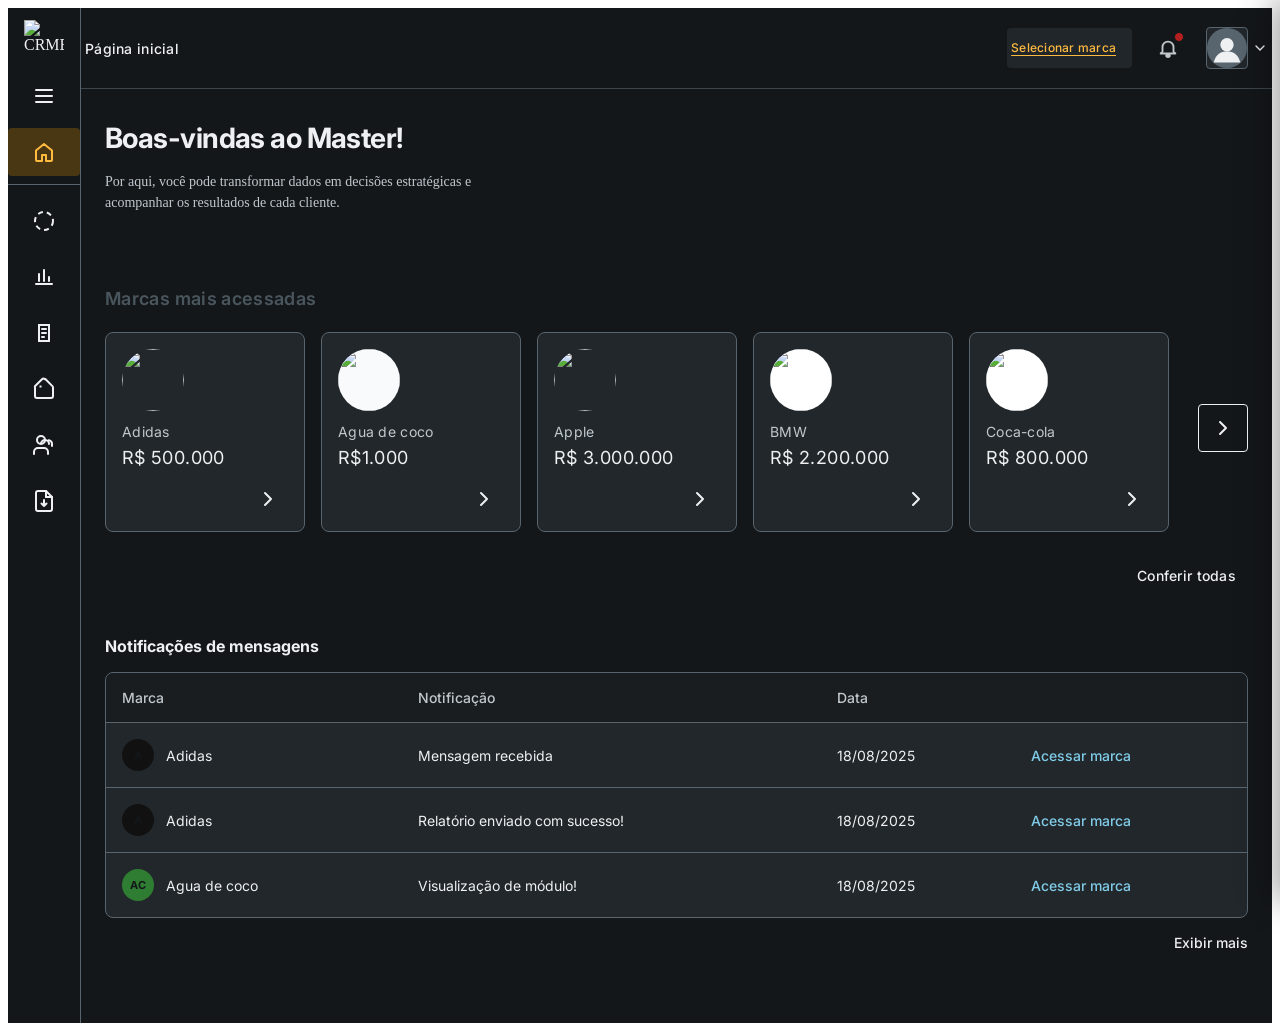
==== commit 2b792480: "Add files via upload" ====
--- a/home.html
+++ b/home.html
@@ -20,138 +20,223 @@
     <div class="app">
       <aside class="app-sidebar" id="sidebar" aria-label="Navegação principal">
         <div class="app-sidebar__inner">
-          <div class="app-sidebar__logo">
-            <svg width="28" height="28" viewBox="0 0 24 24" fill="none" aria-hidden="true">
-              <path
-                d="M5 19L19 5M19 5H9M19 5V15"
-                stroke="currentColor"
-                stroke-width="2.2"
-                stroke-linecap="round"
-                stroke-linejoin="round"
+          <div class="app-sidebar__fixed">
+            <div class="app-sidebar__brand">
+              <img
+                class="app-sidebar__brand-mark"
+                src="https://www.figma.com/api/mcp/asset/a07431ca-c06f-4519-bfa8-40317cbe8154"
+                width="40"
+                height="40"
+                alt="CRMBonus"
               />
-            </svg>
+            </div>
+            <button
+              type="button"
+              class="app-sidebar__toggle app-sidebar__row"
+              id="sidebarToggle"
+              aria-expanded="false"
+              aria-controls="sidebar"
+              aria-label="Recolher ou expandir menu"
+            >
+              <span class="app-sidebar__icon-slot" aria-hidden="true">
+                <svg viewBox="0 0 24 24" fill="none">
+                  <path
+                    d="M4 6h16M4 12h16M4 18h16"
+                    stroke="currentColor"
+                    stroke-width="2"
+                    stroke-linecap="round"
+                  />
+                </svg>
+              </span>
+              <span class="app-sidebar__label">Menu</span>
+            </button>
+            <a
+              class="app-sidebar__row app-sidebar__row--link is-active"
+              href="home.html"
+              aria-current="page"
+            >
+              <span class="app-sidebar__icon-slot" aria-hidden="true">
+                <svg viewBox="0 0 24 24" fill="none">
+                  <path
+                    d="M4 10.5L12 4l8 6.5V20a1 1 0 01-1 1h-5v-6H10v6H5a1 1 0 01-1-1v-9.5z"
+                    stroke="currentColor"
+                    stroke-width="2"
+                    stroke-linejoin="round"
+                  />
+                </svg>
+              </span>
+              <span class="app-sidebar__label">Página inicial</span>
+            </a>
           </div>
-          <button
-            type="button"
-            class="app-sidebar__toggle"
-            id="sidebarToggle"
-            aria-expanded="false"
-            aria-controls="sidebar"
-            aria-label="Recolher ou expandir menu"
-          >
-            <svg class="app-sidebar__icon" viewBox="0 0 24 24" fill="none" aria-hidden="true">
-              <path
-                d="M4 6h16M4 12h16M4 18h16"
-                stroke="currentColor"
-                stroke-width="2"
-                stroke-linecap="round"
-              />
-            </svg>
-            <span class="app-sidebar__label">Menu</span>
-          </button>
+
+          <div class="app-sidebar__divider" aria-hidden="true"></div>
+
           <nav class="app-sidebar__nav" aria-label="Secções">
-            <a class="app-sidebar__link is-active" href="home.html" aria-current="page">
-              <svg class="app-sidebar__icon" viewBox="0 0 24 24" fill="none" aria-hidden="true">
-                <path
-                  d="M4 10.5L12 4l8 6.5V20a1 1 0 01-1 1h-5v-6H10v6H5a1 1 0 01-1-1v-9.5z"
-                  stroke="currentColor"
-                  stroke-width="2"
-                  stroke-linejoin="round"
-                />
-              </svg>
-              <span class="app-sidebar__label">Início</span>
+            <a class="app-sidebar__link" href="consultor-ia.html">
+              <span class="app-sidebar__icon-slot" aria-hidden="true">
+                <svg viewBox="0 0 24 24" fill="none">
+                  <circle
+                    cx="12"
+                    cy="12"
+                    r="9"
+                    stroke="currentColor"
+                    stroke-width="2"
+                    stroke-dasharray="5 4"
+                  />
+                </svg>
+              </span>
+              <span class="app-sidebar__label">Consultor IA</span>
+            </a>
+            <a class="app-sidebar__link" href="dashboard.html">
+              <span class="app-sidebar__icon-slot" aria-hidden="true">
+                <svg viewBox="0 0 24 24" fill="none">
+                  <path
+                    d="M4 19h16M7 16V9m5 7V5m5 11v-4"
+                    stroke="currentColor"
+                    stroke-width="2"
+                    stroke-linecap="round"
+                  />
+                </svg>
+              </span>
+              <span class="app-sidebar__label">Dashboard</span>
             </a>
             <a class="app-sidebar__link" href="#">
-              <svg class="app-sidebar__icon" viewBox="0 0 24 24" fill="none" aria-hidden="true">
-                <circle cx="12" cy="12" r="9" stroke="currentColor" stroke-width="2" stroke-dasharray="4 3" />
-              </svg>
-              <span class="app-sidebar__label">Resumo</span>
-            </a>
-            <a class="app-sidebar__link" href="#">
-              <svg class="app-sidebar__icon" viewBox="0 0 24 24" fill="none" aria-hidden="true">
-                <path
-                  d="M4 19h16M7 16V9m5 7V5m5 11v-4"
-                  stroke="currentColor"
-                  stroke-width="2"
-                  stroke-linecap="round"
-                />
-              </svg>
+              <span class="app-sidebar__icon-slot" aria-hidden="true">
+                <svg viewBox="0 0 24 24" fill="none">
+                  <path
+                    d="M7 4h10v16H7V4zm3 4h4m-4 4h4m-4 4h2"
+                    stroke="currentColor"
+                    stroke-width="2"
+                    stroke-linecap="round"
+                  />
+                </svg>
+              </span>
               <span class="app-sidebar__label">Relatórios</span>
             </a>
             <a class="app-sidebar__link" href="#">
-              <svg class="app-sidebar__icon" viewBox="0 0 24 24" fill="none" aria-hidden="true">
-                <path
-                  d="M7 4h10v16H7V4zm3 4h4m-4 4h4m-4 4h2"
-                  stroke="currentColor"
-                  stroke-width="2"
-                  stroke-linecap="round"
-                />
-              </svg>
-              <span class="app-sidebar__label">Documentos</span>
+              <span class="app-sidebar__icon-slot" aria-hidden="true">
+                <svg viewBox="0 0 24 24" fill="none">
+                  <path
+                    d="M12.83 2.18a2 2 0 00-2.83 0l-7.07 7.07A2 2 0 003 10.5V19a2 2 0 002 2h14a2 2 0 002-2v-8.5a2 2 0 00-.59-1.41l-7.08-7.09z"
+                    stroke="currentColor"
+                    stroke-width="2"
+                    stroke-linecap="round"
+                    stroke-linejoin="round"
+                  />
+                  <path
+                    d="M8.5 9.5h.01v.01H8.5V9.5z"
+                    stroke="currentColor"
+                    stroke-width="2"
+                    stroke-linecap="round"
+                  />
+                </svg>
+              </span>
+              <span class="app-sidebar__label">Campanhas</span>
             </a>
             <a class="app-sidebar__link" href="#">
-              <svg class="app-sidebar__icon" viewBox="0 0 24 24" fill="none" aria-hidden="true">
-                <path
-                  d="M4 7l6-3 6 3 6-3v14l-6 3-6-3-6 3V7z"
-                  stroke="currentColor"
-                  stroke-width="2"
-                  stroke-linejoin="round"
-                />
-              </svg>
-              <span class="app-sidebar__label">Marcas</span>
+              <span class="app-sidebar__icon-slot" aria-hidden="true">
+                <svg viewBox="0 0 24 24" fill="none">
+                  <path
+                    d="M16 21v-2a4 4 0 00-4-4H6a4 4 0 00-4 4v2M9 11a4 4 0 100-8 4 4 0 000 8zm11 2v-2a4 4 0 00-3-3.87M17 11a4 4 0 10-8 0"
+                    stroke="currentColor"
+                    stroke-width="2"
+                    stroke-linecap="round"
+                  />
+                </svg>
+              </span>
+              <span class="app-sidebar__label">Clientes</span>
             </a>
             <a class="app-sidebar__link" href="#">
-              <svg class="app-sidebar__icon" viewBox="0 0 24 24" fill="none" aria-hidden="true">
-                <path
-                  d="M16 21v-2a4 4 0 00-4-4H6a4 4 0 00-4 4v2M9 11a4 4 0 100-8 4 4 0 000 8zm11 2v-2a4 4 0 00-3-3.87M17 11a4 4 0 10-8 0"
-                  stroke="currentColor"
-                  stroke-width="2"
-                  stroke-linecap="round"
-                />
-              </svg>
-              <span class="app-sidebar__label">Clientes</span>
+              <span class="app-sidebar__icon-slot" aria-hidden="true">
+                <svg viewBox="0 0 24 24" fill="none">
+                  <path
+                    d="M14 2H6a2 2 0 00-2 2v16a2 2 0 002 2h12a2 2 0 002-2V8l-6-6z"
+                    stroke="currentColor"
+                    stroke-width="2"
+                    stroke-linecap="round"
+                    stroke-linejoin="round"
+                  />
+                  <path d="M14 2v6h6" stroke="currentColor" stroke-width="2" stroke-linecap="round" />
+                  <path
+                    d="M12 11v6m0 0l-2.5-2.5M12 17l2.5-2.5"
+                    stroke="currentColor"
+                    stroke-width="2"
+                    stroke-linecap="round"
+                    stroke-linejoin="round"
+                  />
+                </svg>
+              </span>
+              <span class="app-sidebar__label">Central de exportações</span>
             </a>
           </nav>
-          <div class="app-sidebar__footer">
-            <a class="app-sidebar__link" href="#">
-              <svg class="app-sidebar__icon" viewBox="0 0 24 24" fill="none" aria-hidden="true">
-                <path
-                  d="M12 3v12m0 0l-4-4m4 4l4-4M4 21h16"
-                  stroke="currentColor"
-                  stroke-width="2"
-                  stroke-linecap="round"
-                  stroke-linejoin="round"
-                />
-              </svg>
-              <span class="app-sidebar__label">Downloads</span>
-            </a>
-          </div>
         </div>
       </aside>
 
       <div class="app-main">
-        <header class="app-header">
-          <h1 class="app-header__title">Página inicial</h1>
+        <header class="app-header" id="appHeader" data-state="default">
+          <div class="app-header__nav-left">
+            <div class="app-header__title-block" id="headerLeftDefault">
+              <h1 class="app-header__page-title">Página inicial</h1>
+            </div>
+            <nav
+              class="app-header__breadcrumb"
+              id="headerLeftApplied"
+              aria-label="Localização na aplicação"
+              hidden
+            >
+              <span class="app-header__crumb app-header__crumb--weak">Página inicial</span>
+              <span class="app-header__crumb-sep" aria-hidden="true">/</span>
+              <span class="app-header__crumb app-header__crumb--strong" aria-current="page">Consultor IA</span>
+            </nav>
+          </div>
           <div class="app-header__actions">
-            <button type="button" class="btn btn--primary btn--outline btn--sm" id="openBrandDrawer">
-              Selecionar marca
-            </button>
-            <button type="button" class="app-header__icon-btn" aria-label="Notificações">
-              <svg width="22" height="22" viewBox="0 0 24 24" fill="none" aria-hidden="true">
-                <path
-                  d="M12 22a2 2 0 002-2H10a2 2 0 002 2zm6-6V11a6 6 0 10-12 0v5L4 18h16l-2-2z"
-                  stroke="currentColor"
-                  stroke-width="2"
-                  stroke-linejoin="round"
-                />
-              </svg>
-            </button>
+            <div class="app-header__brand-chip" id="headerBrandChip">
+              <button type="button" class="app-header__select-link js-open-brand-drawer" id="headerLinkSelectBrand">
+                Selecionar marca
+              </button>
+              <div class="app-header__brand-applied" id="headerBrandApplied" hidden>
+                <div class="app-header__brand-logo-wrap">
+                  <img class="app-header__brand-logo" id="headerBrandLogo" src="" alt="" />
+                </div>
+                <span class="app-header__brand-name" id="headerBrandName"></span>
+                <span class="app-header__brand-divider" aria-hidden="true"></span>
+                <button type="button" class="app-header__swap-brand js-open-brand-drawer" id="headerBtnSwapBrand">
+                  Trocar marca
+                </button>
+              </div>
+            </div>
+            <div class="app-header__icon-wrap">
+              <button type="button" class="app-header__icon-btn" aria-label="Notificações">
+                <svg width="22" height="22" viewBox="0 0 24 24" fill="none" aria-hidden="true">
+                  <path
+                    d="M12 22a2 2 0 002-2H10a2 2 0 002 2zm6-6V11a6 6 0 10-12 0v5L4 18h16l-2-2z"
+                    stroke="currentColor"
+                    stroke-width="2"
+                    stroke-linejoin="round"
+                  />
+                </svg>
+                <span class="app-header__badge" aria-hidden="true"></span>
+              </button>
+            </div>
+            <div class="app-header__icon-wrap" id="headerIconMessages" hidden>
+              <button type="button" class="app-header__icon-btn" aria-label="Mensagens">
+                <svg width="22" height="22" viewBox="0 0 24 24" fill="none" aria-hidden="true">
+                  <path
+                    d="M4 6h16v10H8l-4 3V6z"
+                    stroke="currentColor"
+                    stroke-width="2"
+                    stroke-linejoin="round"
+                  />
+                </svg>
+                <span class="app-header__badge" aria-hidden="true"></span>
+              </button>
+            </div>
             <div class="app-header__user" role="button" tabindex="0" aria-label="Conta">
               <img
                 class="app-header__avatar"
                 src="data:image/svg+xml,%3Csvg xmlns='http://www.w3.org/2000/svg' viewBox='0 0 72 72'%3E%3Ccircle cx='36' cy='36' r='36' fill='%2358656f'/%3E%3Ccircle cx='36' cy='30' r='12' fill='%23eef0f2'/%3E%3Cpath d='M12 62c4-14 12-20 24-20s20 6 24 20' fill='%23eef0f2'/%3E%3C/svg%3E"
-                width="36"
-                height="36"
+                width="40"
+                height="40"
                 alt=""
               />
               <svg width="16" height="16" viewBox="0 0 24 24" fill="none" aria-hidden="true">
@@ -170,147 +255,215 @@
             </p>
           </section>
 
-          <section class="home-section" aria-labelledby="brands-title">
-            <div class="home-section__head">
-              <h3 id="brands-title" class="home-section__title">Marcas mais acessadas</h3>
+          <section class="home-section home-section--brands" aria-labelledby="brands-title">
+            <div class="home-section__head home-section__head--brands">
+              <h3 id="brands-title" class="home-section__title home-section__title--brands">Marcas mais acessadas</h3>
             </div>
             <div class="home-carousel">
               <div class="home-carousel__viewport">
-                <div class="home-carousel__track" id="brandCarousel">
-                  <article class="home-brand-card">
-                    <div class="home-brand-card__logo" style="background: #111">A</div>
-                    <div class="home-brand-card__spark" aria-hidden="true">
-                      <svg viewBox="0 0 80 28" width="100%" height="28" preserveAspectRatio="none">
-                        <path
-                          d="M0 6 L20 10 L40 4 L60 14 L80 8"
-                          fill="none"
-                          stroke="#e98080"
-                          stroke-width="2"
-                        />
-                      </svg>
-                    </div>
-                    <p class="home-brand-card__name">Adidas</p>
-                    <p class="home-brand-card__value">R$ 500.000</p>
+                <div class="home-carousel__track home-carousel__track--brands" id="brandCarousel">
+                  <article class="home-brand-card" data-brand="adidas">
+                    <div class="home-brand-card__row">
+                      <div class="home-brand-card__logo-wrap">
+                        <img
+                          class="home-brand-card__logo"
+                          src="https://www.figma.com/api/mcp/asset/fa823b1b-6570-4bad-acfc-bac4a991de4f"
+                          alt=""
+                          loading="lazy"
+                        />
+                      </div>
+                      <div class="home-brand-card__graph">
+                        <img
+                          class="home-brand-card__spark-img"
+                          src="https://www.figma.com/api/mcp/asset/b0ebd428-7889-4028-8f46-04881f73ce13"
+                          alt=""
+                          loading="lazy"
+                        />
+                      </div>
+                    </div>
+                    <div class="home-brand-card__meta">
+                      <p class="home-brand-card__name">Adidas</p>
+                      <p class="home-brand-card__value">R$ 500.000</p>
+                    </div>
                     <div class="home-brand-card__arrow">
-                      <svg width="16" height="16" viewBox="0 0 24 24" fill="none">
-                        <path
-                          d="M5 12h14m0 0l-6-6m6 6l-6 6"
-                          stroke="currentColor"
-                          stroke-width="2"
-                          stroke-linecap="round"
-                        />
-                      </svg>
+                      <button type="button" class="home-brand-card__icon-btn" aria-label="Abrir marca Adidas">
+                        <svg width="24" height="24" viewBox="0 0 24 24" fill="none" aria-hidden="true">
+                          <path
+                            d="M9 6l6 6-6 6"
+                            stroke="currentColor"
+                            stroke-width="2"
+                            stroke-linecap="round"
+                            stroke-linejoin="round"
+                          />
+                        </svg>
+                      </button>
                     </div>
                   </article>
-                  <article class="home-brand-card">
-                    <div class="home-brand-card__logo" style="background: #2e7d32">AC</div>
-                    <div class="home-brand-card__spark" aria-hidden="true">
-                      <svg viewBox="0 0 80 28" width="100%" height="28" preserveAspectRatio="none">
-                        <path
-                          d="M0 20 L20 14 L40 18 L60 8 L80 4"
-                          fill="none"
-                          stroke="#ade187"
-                          stroke-width="2"
-                        />
-                      </svg>
-                    </div>
-                    <p class="home-brand-card__name">Agua de coco</p>
-                    <p class="home-brand-card__value">R$ 1.000</p>
+                  <article class="home-brand-card" data-brand="agua">
+                    <div class="home-brand-card__row">
+                      <div class="home-brand-card__logo-wrap home-brand-card__logo-wrap--light">
+                        <img
+                          class="home-brand-card__logo"
+                          src="https://www.figma.com/api/mcp/asset/88e8fc3f-b260-4647-9d9b-fbf27c4138cf"
+                          alt=""
+                          loading="lazy"
+                        />
+                      </div>
+                      <div class="home-brand-card__graph">
+                        <img
+                          class="home-brand-card__spark-img"
+                          src="https://www.figma.com/api/mcp/asset/fa1bd6e1-be36-4fb8-80b7-e2deca34e988"
+                          alt=""
+                          loading="lazy"
+                        />
+                      </div>
+                    </div>
+                    <div class="home-brand-card__meta">
+                      <p class="home-brand-card__name">Agua de coco</p>
+                      <p class="home-brand-card__value">R$1.000</p>
+                    </div>
                     <div class="home-brand-card__arrow">
-                      <svg width="16" height="16" viewBox="0 0 24 24" fill="none">
-                        <path
-                          d="M5 12h14m0 0l-6-6m6 6l-6 6"
-                          stroke="currentColor"
-                          stroke-width="2"
-                          stroke-linecap="round"
-                        />
-                      </svg>
+                      <button type="button" class="home-brand-card__icon-btn" aria-label="Abrir marca Agua de coco">
+                        <svg width="24" height="24" viewBox="0 0 24 24" fill="none" aria-hidden="true">
+                          <path
+                            d="M9 6l6 6-6 6"
+                            stroke="currentColor"
+                            stroke-width="2"
+                            stroke-linecap="round"
+                            stroke-linejoin="round"
+                          />
+                        </svg>
+                      </button>
                     </div>
                   </article>
-                  <article class="home-brand-card">
-                    <div class="home-brand-card__logo" style="background: #333">Ap</div>
-                    <div class="home-brand-card__spark" aria-hidden="true">
-                      <svg viewBox="0 0 80 28" width="100%" height="28" preserveAspectRatio="none">
-                        <path
-                          d="M0 16 Q20 20 40 8 T80 12"
-                          fill="none"
-                          stroke="#ade187"
-                          stroke-width="2"
-                        />
-                      </svg>
-                    </div>
-                    <p class="home-brand-card__name">Apple</p>
-                    <p class="home-brand-card__value">R$ 3.000.000</p>
+                  <article class="home-brand-card" data-brand="apple">
+                    <div class="home-brand-card__row">
+                      <div class="home-brand-card__logo-wrap">
+                        <img
+                          class="home-brand-card__logo"
+                          src="https://www.figma.com/api/mcp/asset/93e964f9-fd74-4312-b5d6-2070b29d5800"
+                          alt=""
+                          loading="lazy"
+                        />
+                      </div>
+                      <div class="home-brand-card__graph">
+                        <img
+                          class="home-brand-card__spark-img"
+                          src="https://www.figma.com/api/mcp/asset/ea2dc983-d826-40dc-8bdb-1c1d33554620"
+                          alt=""
+                          loading="lazy"
+                        />
+                      </div>
+                    </div>
+                    <div class="home-brand-card__meta">
+                      <p class="home-brand-card__name">Apple</p>
+                      <p class="home-brand-card__value">R$ 3.000.000</p>
+                    </div>
                     <div class="home-brand-card__arrow">
-                      <svg width="16" height="16" viewBox="0 0 24 24" fill="none">
-                        <path
-                          d="M5 12h14m0 0l-6-6m6 6l-6 6"
-                          stroke="currentColor"
-                          stroke-width="2"
-                          stroke-linecap="round"
-                        />
-                      </svg>
+                      <button type="button" class="home-brand-card__icon-btn" aria-label="Abrir marca Apple">
+                        <svg width="24" height="24" viewBox="0 0 24 24" fill="none" aria-hidden="true">
+                          <path
+                            d="M9 6l6 6-6 6"
+                            stroke="currentColor"
+                            stroke-width="2"
+                            stroke-linecap="round"
+                            stroke-linejoin="round"
+                          />
+                        </svg>
+                      </button>
                     </div>
                   </article>
-                  <article class="home-brand-card">
-                    <div class="home-brand-card__logo" style="background: #1c69d4">B</div>
-                    <div class="home-brand-card__spark" aria-hidden="true">
-                      <svg viewBox="0 0 80 28" width="100%" height="28" preserveAspectRatio="none">
-                        <path
-                          d="M0 4 L20 8 L40 2 L60 12 L80 6"
-                          fill="none"
-                          stroke="#e98080"
-                          stroke-width="2"
-                        />
-                      </svg>
-                    </div>
-                    <p class="home-brand-card__name">BMW</p>
-                    <p class="home-brand-card__value">R$ 2.200.000</p>
+                  <article class="home-brand-card" data-brand="bmw">
+                    <div class="home-brand-card__row">
+                      <div class="home-brand-card__logo-wrap home-brand-card__logo-wrap--white">
+                        <img
+                          class="home-brand-card__logo"
+                          src="https://www.figma.com/api/mcp/asset/6dac17b7-125f-4e7d-8792-601ddfd0339b"
+                          alt=""
+                          loading="lazy"
+                        />
+                      </div>
+                      <div class="home-brand-card__graph">
+                        <img
+                          class="home-brand-card__spark-img home-brand-card__spark-img--flip"
+                          src="https://www.figma.com/api/mcp/asset/d5619f58-00da-46f1-8c84-6fc26cea45c2"
+                          alt=""
+                          loading="lazy"
+                        />
+                      </div>
+                    </div>
+                    <div class="home-brand-card__meta">
+                      <p class="home-brand-card__name">BMW</p>
+                      <p class="home-brand-card__value">R$ 2.200.000</p>
+                    </div>
                     <div class="home-brand-card__arrow">
-                      <svg width="16" height="16" viewBox="0 0 24 24" fill="none">
-                        <path
-                          d="M5 12h14m0 0l-6-6m6 6l-6 6"
-                          stroke="currentColor"
-                          stroke-width="2"
-                          stroke-linecap="round"
-                        />
-                      </svg>
+                      <button type="button" class="home-brand-card__icon-btn" aria-label="Abrir marca BMW">
+                        <svg width="24" height="24" viewBox="0 0 24 24" fill="none" aria-hidden="true">
+                          <path
+                            d="M9 6l6 6-6 6"
+                            stroke="currentColor"
+                            stroke-width="2"
+                            stroke-linecap="round"
+                            stroke-linejoin="round"
+                          />
+                        </svg>
+                      </button>
                     </div>
                   </article>
-                  <article class="home-brand-card">
-                    <div class="home-brand-card__logo" style="background: #c00">C</div>
-                    <div class="home-brand-card__spark" aria-hidden="true">
-                      <svg viewBox="0 0 80 28" width="100%" height="28" preserveAspectRatio="none">
-                        <path
-                          d="M0 12 L40 10 L80 8"
-                          fill="none"
-                          stroke="#c0c8ce"
-                          stroke-width="2"
-                        />
-                      </svg>
-                    </div>
-                    <p class="home-brand-card__name">Coca-cola</p>
-                    <p class="home-brand-card__value">R$ 800.000</p>
+                  <article class="home-brand-card" data-brand="cocacola">
+                    <div class="home-brand-card__row">
+                      <div class="home-brand-card__logo-wrap home-brand-card__logo-wrap--white">
+                        <img
+                          class="home-brand-card__logo"
+                          src="https://www.figma.com/api/mcp/asset/5b44dc38-1759-4eb4-92a1-9379e6d8081d"
+                          alt=""
+                          loading="lazy"
+                        />
+                      </div>
+                      <div class="home-brand-card__graph">
+                        <img
+                          class="home-brand-card__spark-img home-brand-card__spark-img--flip"
+                          src="https://www.figma.com/api/mcp/asset/d5619f58-00da-46f1-8c84-6fc26cea45c2"
+                          alt=""
+                          loading="lazy"
+                        />
+                      </div>
+                    </div>
+                    <div class="home-brand-card__meta">
+                      <p class="home-brand-card__name">Coca-cola</p>
+                      <p class="home-brand-card__value">R$ 800.000</p>
+                    </div>
                     <div class="home-brand-card__arrow">
-                      <svg width="16" height="16" viewBox="0 0 24 24" fill="none">
-                        <path
-                          d="M5 12h14m0 0l-6-6m6 6l-6 6"
-                          stroke="currentColor"
-                          stroke-width="2"
-                          stroke-linecap="round"
-                        />
-                      </svg>
+                      <button type="button" class="home-brand-card__icon-btn" aria-label="Abrir marca Coca-cola">
+                        <svg width="24" height="24" viewBox="0 0 24 24" fill="none" aria-hidden="true">
+                          <path
+                            d="M9 6l6 6-6 6"
+                            stroke="currentColor"
+                            stroke-width="2"
+                            stroke-linecap="round"
+                            stroke-linejoin="round"
+                          />
+                        </svg>
+                      </button>
                     </div>
                   </article>
                 </div>
                 <div class="home-carousel__fade" aria-hidden="true"></div>
                 <button type="button" class="home-carousel__next" id="carouselNext" aria-label="Deslizar marcas">
-                  →
+                  <svg width="24" height="24" viewBox="0 0 24 24" fill="none" aria-hidden="true">
+                    <path
+                      d="M9 6l6 6-6 6"
+                      stroke="currentColor"
+                      stroke-width="2"
+                      stroke-linecap="round"
+                      stroke-linejoin="round"
+                    />
+                  </svg>
                 </button>
               </div>
             </div>
-            <div class="home-section__foot">
-              <a class="home-section__link" href="#">Conferir todas</a>
+            <div class="home-section__foot home-section__foot--brands">
+              <a class="home-section__link home-section__link--footer" href="#">Conferir todas</a>
             </div>
           </section>
 
@@ -385,28 +538,247 @@
       <div class="app-brand-drawer__header">
         <h2 class="app-brand-drawer__title" id="brandDrawerTitle">Selecionar marca</h2>
         <button type="button" class="app-brand-drawer__close" id="closeBrandDrawer" aria-label="Fechar">
-          ×
+          <svg width="24" height="24" viewBox="0 0 24 24" fill="none" aria-hidden="true">
+            <path
+              d="M18 6L6 18M6 6l12 12"
+              stroke="currentColor"
+              stroke-width="2"
+              stroke-linecap="round"
+            />
+          </svg>
         </button>
       </div>
-      <div class="app-brand-drawer__body">
-        <ul class="app-brand-drawer__list">
+
+      <div class="app-brand-drawer__controls">
+        <div class="app-brand-drawer__search">
+          <input
+            type="search"
+            class="app-brand-drawer__search-input"
+            id="brandSearchInput"
+            placeholder="Busque por marca"
+            autocomplete="off"
+            aria-label="Busque por marca"
+          />
+          <button type="button" class="app-brand-drawer__search-btn" aria-label="Buscar">
+            <svg width="24" height="24" viewBox="0 0 24 24" fill="none" aria-hidden="true">
+              <circle cx="11" cy="11" r="7" stroke="currentColor" stroke-width="2" />
+              <path d="M16 16l4 4" stroke="currentColor" stroke-width="2" stroke-linecap="round" />
+            </svg>
+          </button>
+        </div>
+        <div class="app-brand-drawer__tabs" role="tablist" aria-label="Filtrar marcas">
+          <button
+            type="button"
+            class="app-brand-drawer__tab is-active"
+            id="tabMine"
+            role="tab"
+            aria-selected="true"
+            aria-controls="brandDrawerPanel"
+          >
+            Minhas marcas
+          </button>
+          <button
+            type="button"
+            class="app-brand-drawer__tab"
+            id="tabAll"
+            role="tab"
+            aria-selected="false"
+            aria-controls="brandDrawerPanel"
+          >
+            Todas as marcas
+          </button>
+        </div>
+      </div>
+
+      <div class="app-brand-drawer__content" id="brandDrawerPanel" role="tabpanel">
+        <ul class="app-brand-drawer__list" id="brandDrawerList">
           <li>
-            <button type="button" class="app-brand-drawer__item is-selected">Adidas</button>
+            <button type="button" class="app-brand-drawer__card" data-brand="adidas">
+              <span class="app-brand-drawer__card-media">
+                <img
+                  src="https://www.figma.com/api/mcp/asset/65917568-384b-4b71-ba05-6849e1c9b460"
+                  alt=""
+                  width="48"
+                  height="48"
+                  loading="lazy"
+                />
+              </span>
+              <span class="app-brand-drawer__card-text">
+                <span class="app-brand-drawer__card-name">Adidas</span>
+                <span class="app-brand-drawer__card-meta">Jane Doa</span>
+              </span>
+              <span class="app-brand-drawer__card-chevron" aria-hidden="true">
+                <svg width="12" height="12" viewBox="0 0 24 24" fill="none">
+                  <path
+                    d="M9 6l6 6-6 6"
+                    stroke="currentColor"
+                    stroke-width="2"
+                    stroke-linecap="round"
+                    stroke-linejoin="round"
+                  />
+                </svg>
+              </span>
+            </button>
           </li>
           <li>
-            <button type="button" class="app-brand-drawer__item">Agua de coco</button>
+            <button type="button" class="app-brand-drawer__card" data-brand="agua">
+              <span class="app-brand-drawer__card-media">
+                <img
+                  src="https://www.figma.com/api/mcp/asset/1b7a0ec3-f7dc-42cf-9728-0d8faed363bb"
+                  alt=""
+                  width="48"
+                  height="48"
+                  loading="lazy"
+                />
+              </span>
+              <span class="app-brand-drawer__card-text">
+                <span class="app-brand-drawer__card-name">Água de coco</span>
+                <span class="app-brand-drawer__card-meta">Jane Doa</span>
+              </span>
+              <span class="app-brand-drawer__card-chevron" aria-hidden="true">
+                <svg width="12" height="12" viewBox="0 0 24 24" fill="none">
+                  <path
+                    d="M9 6l6 6-6 6"
+                    stroke="currentColor"
+                    stroke-width="2"
+                    stroke-linecap="round"
+                    stroke-linejoin="round"
+                  />
+                </svg>
+              </span>
+            </button>
           </li>
           <li>
-            <button type="button" class="app-brand-drawer__item">Apple</button>
+            <button type="button" class="app-brand-drawer__card" data-brand="cocacola">
+              <span class="app-brand-drawer__card-media">
+                <img
+                  src="https://www.figma.com/api/mcp/asset/4ebb1199-bca0-48e5-bf44-bf05ae6b25a9"
+                  alt=""
+                  width="48"
+                  height="48"
+                  loading="lazy"
+                />
+              </span>
+              <span class="app-brand-drawer__card-text">
+                <span class="app-brand-drawer__card-name">Coca-Cola</span>
+                <span class="app-brand-drawer__card-meta">Jane Doa</span>
+              </span>
+              <span class="app-brand-drawer__card-chevron" aria-hidden="true">
+                <svg width="12" height="12" viewBox="0 0 24 24" fill="none">
+                  <path
+                    d="M9 6l6 6-6 6"
+                    stroke="currentColor"
+                    stroke-width="2"
+                    stroke-linecap="round"
+                    stroke-linejoin="round"
+                  />
+                </svg>
+              </span>
+            </button>
           </li>
           <li>
-            <button type="button" class="app-brand-drawer__item">BMW</button>
+            <button type="button" class="app-brand-drawer__card" data-brand="lego">
+              <span class="app-brand-drawer__card-media">
+                <img
+                  src="https://www.figma.com/api/mcp/asset/d0b5c411-e17b-4612-a4f4-72afbdee64d3"
+                  alt=""
+                  width="48"
+                  height="48"
+                  loading="lazy"
+                />
+              </span>
+              <span class="app-brand-drawer__card-text">
+                <span class="app-brand-drawer__card-name">Lego</span>
+                <span class="app-brand-drawer__card-meta">Jane Doa</span>
+              </span>
+              <span class="app-brand-drawer__card-chevron" aria-hidden="true">
+                <svg width="12" height="12" viewBox="0 0 24 24" fill="none">
+                  <path
+                    d="M9 6l6 6-6 6"
+                    stroke="currentColor"
+                    stroke-width="2"
+                    stroke-linecap="round"
+                    stroke-linejoin="round"
+                  />
+                </svg>
+              </span>
+            </button>
           </li>
           <li>
-            <button type="button" class="app-brand-drawer__item">Coca-cola</button>
+            <button type="button" class="app-brand-drawer__card" data-brand="nike">
+              <span class="app-brand-drawer__card-media">
+                <img
+                  src="https://www.figma.com/api/mcp/asset/bc4c6107-9033-4e50-b35a-2721932e3da3"
+                  alt=""
+                  width="48"
+                  height="48"
+                  loading="lazy"
+                />
+              </span>
+              <span class="app-brand-drawer__card-text">
+                <span class="app-brand-drawer__card-name">Nike</span>
+                <span class="app-brand-drawer__card-meta">Jane Doa</span>
+              </span>
+              <span class="app-brand-drawer__card-chevron" aria-hidden="true">
+                <svg width="12" height="12" viewBox="0 0 24 24" fill="none">
+                  <path
+                    d="M9 6l6 6-6 6"
+                    stroke="currentColor"
+                    stroke-width="2"
+                    stroke-linecap="round"
+                    stroke-linejoin="round"
+                  />
+                </svg>
+              </span>
+            </button>
+          </li>
+          <li>
+            <button type="button" class="app-brand-drawer__card" data-brand="samsung">
+              <span class="app-brand-drawer__card-media">
+                <img
+                  src="https://www.figma.com/api/mcp/asset/a39bda70-130f-4fc6-a05d-f8ba5f4427e8"
+                  alt=""
+                  width="48"
+                  height="48"
+                  loading="lazy"
+                />
+              </span>
+              <span class="app-brand-drawer__card-text">
+                <span class="app-brand-drawer__card-name">Samsung</span>
+                <span class="app-brand-drawer__card-meta">Jane Doa</span>
+              </span>
+              <span class="app-brand-drawer__card-chevron" aria-hidden="true">
+                <svg width="12" height="12" viewBox="0 0 24 24" fill="none">
+                  <path
+                    d="M9 6l6 6-6 6"
+                    stroke="currentColor"
+                    stroke-width="2"
+                    stroke-linecap="round"
+                    stroke-linejoin="round"
+                  />
+                </svg>
+              </span>
+            </button>
           </li>
         </ul>
       </div>
+
+      <footer class="app-brand-drawer__footer">
+        <div class="app-brand-drawer__footer-actions">
+          <button type="button" class="btn btn--neutral btn--outline btn--md" id="cancelBrandDrawer">
+            Cancelar
+          </button>
+          <button
+            type="button"
+            class="btn btn--primary btn--solid btn--md"
+            id="confirmBrandDrawer"
+            disabled
+            aria-disabled="true"
+          >
+            Selecionar marca
+          </button>
+        </div>
+      </footer>
     </aside>
 
     <script src="js/home.js"></script>
--- a/css/app-shell.css
+++ b/css/app-shell.css
@@ -11,7 +11,7 @@
 }
 
 /* -------------------------------------------------------------------------- */
-/* Sidebar                                                                    */
+/* Sidebar — Figma 5031:77463                                                 */
 /* -------------------------------------------------------------------------- */
 
 .app-sidebar {
@@ -21,90 +21,171 @@
   flex-direction: column;
   background: var(--crm-bg-regular-surface-base-enabled);
   border-right: var(--crm-border-width-hairline) solid var(--crm-border-color-default);
-  transition: width 0.22s ease;
+  transition: width 0.3s ease;
 }
 
 .app-sidebar.is-expanded {
-  width: 260px;
+  width: 300px;
 }
 
 .app-sidebar__inner {
   display: flex;
   flex-direction: column;
-  height: 100%;
+  flex: 1;
   min-height: 100vh;
-  padding: var(--crm-spacing-sm) 0;
-}
-
-.app-sidebar__logo {
-  display: flex;
-  align-items: center;
+  padding: var(--crm-spacing-xs) 0;
+  box-sizing: border-box;
+}
+
+.app-sidebar__fixed {
+  display: flex;
+  flex-direction: column;
+  gap: var(--crm-spacing-xs);
+  padding: 0 0 var(--crm-spacing-xs);
+  flex-shrink: 0;
+}
+
+.app-sidebar__brand {
+  display: flex;
+  align-items: center;
+  min-height: 48px;
+  padding: 0 var(--crm-spacing-sm);
+  box-sizing: border-box;
+}
+
+.app-sidebar:not(.is-expanded) .app-sidebar__brand {
   justify-content: center;
-  padding: var(--crm-spacing-sm) var(--crm-spacing-xs);
-  margin-bottom: var(--crm-spacing-xs);
-  color: var(--crm-bg-regular-primary-enabled);
-}
-
-.app-sidebar.is-expanded .app-sidebar__logo {
-  justify-content: flex-start;
-  padding-left: var(--crm-spacing-md);
-}
-
-.app-sidebar__toggle {
-  display: flex;
-  align-items: center;
-  justify-content: center;
+  padding: 0 var(--crm-spacing-xs);
+}
+
+.app-sidebar__brand-mark {
+  display: block;
+  width: 40px;
+  height: 40px;
+  object-fit: contain;
+  flex-shrink: 0;
+}
+
+.app-sidebar__row {
+  display: flex;
+  align-items: center;
   width: 100%;
-  padding: var(--crm-spacing-sm);
-  margin-bottom: var(--crm-spacing-xs);
-  border: none;
-  background: transparent;
-  color: var(--crm-fg-on-surface-neutral-moderate);
-  cursor: pointer;
-  border-radius: var(--crm-radii-sm);
-  transition: var(--transition-interaction);
-}
-
-.app-sidebar__toggle:hover {
-  color: var(--crm-fg-on-surface-neutral-strong);
-  background: var(--crm-bg-transparent-primary-hovered);
-}
-
-.app-sidebar.is-expanded .app-sidebar__toggle {
-  justify-content: flex-start;
-  padding-left: var(--crm-spacing-md);
-  gap: var(--crm-spacing-sm);
-}
-
-.app-sidebar__nav {
-  flex: 1;
-  display: flex;
-  flex-direction: column;
-  gap: 2px;
+  min-height: 48px;
   padding: 0 var(--crm-spacing-xs);
-}
-
-.app-sidebar__link {
-  display: flex;
-  align-items: center;
-  justify-content: center;
-  gap: var(--crm-spacing-sm);
-  min-height: 44px;
-  padding: 0 var(--crm-spacing-xs);
+  margin: 0;
+  box-sizing: border-box;
   border: none;
   border-radius: var(--crm-radii-sm);
   background: transparent;
-  color: var(--crm-fg-on-surface-neutral-moderate);
+  color: var(--crm-fg-on-surface-neutral-strong);
+  font-family: var(--crm-font-family-brand);
+  font-size: var(--crm-font-size-sm);
+  line-height: 1.8;
+  letter-spacing: 0.02em;
+  text-align: left;
   text-decoration: none;
-  font-family: var(--crm-font-family-brand);
-  font-size: var(--crm-font-size-sm);
   cursor: pointer;
   transition: var(--transition-interaction);
 }
 
+.app-sidebar:not(.is-expanded) .app-sidebar__row {
+  justify-content: center;
+  padding: 0;
+}
+
+.app-sidebar.is-expanded .app-sidebar__row {
+  justify-content: flex-start;
+  gap: 0;
+}
+
+.app-sidebar__row--link:hover,
+.app-sidebar__toggle:hover {
+  color: var(--crm-fg-on-surface-primary-default);
+  background: var(--crm-bg-transparent-primary-hovered);
+}
+
+.app-sidebar__row--link.is-active {
+  color: var(--crm-fg-on-surface-primary-default);
+  background: var(--crm-bg-transparent-primary-hovered);
+}
+
+.app-sidebar__icon-slot {
+  flex-shrink: 0;
+  width: 48px;
+  height: 48px;
+  display: flex;
+  align-items: center;
+  justify-content: center;
+  color: inherit;
+}
+
+.app-sidebar__icon-slot svg {
+  width: 24px;
+  height: 24px;
+}
+
+.app-sidebar__label {
+  flex: 1 1 auto;
+  min-width: 0;
+  white-space: nowrap;
+  overflow: hidden;
+  text-overflow: ellipsis;
+  max-width: 0;
+  opacity: 0;
+  transition: opacity 0.2s ease;
+}
+
+.app-sidebar.is-expanded .app-sidebar__label {
+  max-width: 220px;
+  opacity: 1;
+}
+
+.app-sidebar__divider {
+  width: 100%;
+  height: 1px;
+  margin: 0;
+  border: none;
+  background: var(--crm-border-color-default);
+  flex-shrink: 0;
+}
+
+.app-sidebar__nav {
+  flex: 1;
+  display: flex;
+  flex-direction: column;
+  gap: var(--crm-spacing-xs);
+  padding: var(--crm-spacing-sm) var(--crm-spacing-xs) var(--crm-spacing-md);
+  min-height: 0;
+}
+
+.app-sidebar__link {
+  display: flex;
+  align-items: center;
+  width: 100%;
+  min-height: 48px;
+  padding: 0 var(--crm-spacing-xs);
+  margin: 0;
+  box-sizing: border-box;
+  border-radius: var(--crm-radii-sm);
+  background: transparent;
+  color: var(--crm-fg-on-surface-neutral-strong);
+  text-decoration: none;
+  font-family: var(--crm-font-family-brand);
+  font-size: var(--crm-font-size-sm);
+  line-height: 1.8;
+  letter-spacing: 0.02em;
+  cursor: pointer;
+  transition: var(--transition-interaction);
+}
+
+.app-sidebar:not(.is-expanded) .app-sidebar__link {
+  justify-content: center;
+  padding: 0;
+}
+
 .app-sidebar.is-expanded .app-sidebar__link {
   justify-content: flex-start;
-  padding: 0 var(--crm-spacing-md);
+  gap: 0;
 }
 
 .app-sidebar__link:hover {
@@ -115,35 +196,6 @@
 .app-sidebar__link.is-active {
   color: var(--crm-fg-on-surface-primary-default);
   background: var(--crm-bg-transparent-primary-hovered);
-  box-shadow: inset 0 0 0 1px var(--crm-fg-on-surface-primary-default);
-}
-
-.app-sidebar__icon {
-  flex-shrink: 0;
-  width: 24px;
-  height: 24px;
-}
-
-.app-sidebar__label {
-  white-space: nowrap;
-  overflow: hidden;
-  max-width: 0;
-  opacity: 0;
-  transition: opacity 0.15s ease;
-}
-
-.app-sidebar.is-expanded .app-sidebar__label {
-  max-width: 200px;
-  opacity: 1;
-}
-
-.app-sidebar__footer {
-  margin-top: auto;
-  padding: var(--crm-spacing-sm) var(--crm-spacing-xs) 0;
-}
-
-.app-sidebar__footer .app-sidebar__link {
-  width: 100%;
 }
 
 /* -------------------------------------------------------------------------- */
@@ -158,30 +210,234 @@
   min-height: 100vh;
 }
 
+/* 5031:94910 default = padding-x 0 · 5031:96094 com marca = padding-x 32px (crm) */
 .app-header {
+  --app-header-line: #3d464d;
   display: flex;
   align-items: center;
   justify-content: space-between;
   gap: var(--crm-spacing-md);
   flex-shrink: 0;
   min-height: 56px;
-  padding: var(--crm-spacing-sm) var(--crm-spacing-lg);
-  border-bottom: var(--crm-border-width-hairline) solid var(--crm-border-color-default);
+  padding-top: var(--crm-spacing-sm);
+  padding-bottom: var(--crm-spacing-sm);
+  border-bottom: var(--crm-border-width-hairline) solid var(--app-header-line);
   background: var(--crm-bg-regular-surface-base-enabled);
 }
 
-.app-header__title {
-  margin: 0;
+.app-header[data-state="default"] {
+  padding-left: 0;
+  padding-right: 0;
+}
+
+.app-header[data-state="applied"] {
+  padding-left: var(--crm-spacing-xl);
+  padding-right: var(--crm-spacing-xl);
+}
+
+.app-header__nav-left {
+  flex: 1;
+  min-width: 0;
+  display: flex;
+  align-items: center;
+}
+
+.app-header__title-block {
+  display: flex;
+  align-items: center;
+  min-height: 32px;
+}
+
+.app-header__page-title {
+  margin: 0;
+  padding: 0 var(--crm-spacing-xs2);
+  border-radius: var(--crm-radii-sm);
   font-family: var(--crm-font-family-brand);
   font-size: var(--crm-font-size-sm);
   font-weight: var(--crm-font-weight-medium);
-  color: var(--crm-fg-on-surface-neutral-strong);
+  line-height: 1.5;
+  letter-spacing: 0.02em;
+  color: var(--crm-fg-on-surface-neutral-strong);
+}
+
+.app-header__breadcrumb {
+  display: flex;
+  align-items: center;
+  gap: 0;
+  min-height: 32px;
+  font-family: var(--crm-font-family-brand);
+  font-size: var(--crm-font-size-sm);
+  font-weight: var(--crm-font-weight-medium);
+  line-height: 1.5;
+  letter-spacing: 0.02em;
+}
+
+.app-header__crumb--weak {
+  color: #9eaab3;
+  padding: 0 var(--crm-spacing-xs2);
+}
+
+a.app-header__crumb-link {
+  color: inherit;
+  text-decoration: none;
+}
+
+a.app-header__crumb-link:hover {
+  color: var(--crm-fg-on-surface-primary-default);
+  text-decoration: underline;
+  text-underline-offset: 2px;
+}
+
+.app-header[data-page="consultor"],
+.app-header[data-page="dashboard"] {
+  padding-left: var(--crm-spacing-xl);
+  padding-right: var(--crm-spacing-xl);
+}
+
+.app-header__crumb-sep {
+  color: #9eaab3;
+  width: 24px;
+  text-align: center;
+}
+
+.app-header__crumb--strong {
+  color: var(--crm-fg-on-surface-neutral-strong);
+  padding: 0 var(--crm-spacing-xs2);
 }
 
 .app-header__actions {
   display: flex;
   align-items: center;
-  gap: var(--crm-spacing-sm);
+  gap: var(--crm-spacing-md);
+  flex-shrink: 0;
+}
+
+/* [hidden] deve ganhar a .display:flex dos blocos do chip */
+.app-header [hidden] {
+  display: none !important;
+}
+
+/* Chip marca (Figma: surface-lowest rgba(47,55,60,0.5), h 40px, pl 4px, pr 16px) */
+.app-header__brand-chip {
+  display: flex;
+  align-items: center;
+  gap: var(--crm-spacing-md);
+  box-sizing: border-box;
+  height: 40px;
+  min-height: 40px;
+  padding: 4px 4px 4px 4px;
+  padding-right: var(--crm-spacing-md);
+  border-radius: var(--crm-radii-sm);
+  background: rgba(47, 55, 60, 0.5);
+}
+
+.app-header__select-link {
+  margin: 0;
+  padding: 0;
+  border: none;
+  background: none;
+  cursor: pointer;
+  font-family: var(--crm-font-family-brand);
+  font-size: 12px;
+  font-weight: var(--crm-font-weight-medium);
+  line-height: 1.5;
+  letter-spacing: 0.02em;
+  color: var(--crm-fg-on-surface-primary-default);
+  text-decoration: underline;
+  text-decoration-thickness: 1px;
+  text-underline-offset: 3px;
+  white-space: nowrap;
+}
+
+.app-header__select-link:hover {
+  color: var(--crm-bg-regular-primary-hovered);
+}
+
+.app-header__brand-applied {
+  display: flex;
+  align-items: center;
+  gap: var(--crm-spacing-md);
+  min-width: 0;
+}
+
+.app-header__brand-logo-wrap {
+  flex-shrink: 0;
+  height: 40px;
+  width: auto;
+  max-width: 96px;
+  aspect-ratio: 319 / 150;
+  border-radius: var(--crm-radii-sm);
+  overflow: hidden;
+  background: var(--brand-colors-white);
+  display: flex;
+  align-items: center;
+  justify-content: center;
+}
+
+.app-header__brand-logo {
+  display: block;
+  width: 100%;
+  height: 100%;
+  max-width: none;
+  object-fit: contain;
+}
+
+.app-header__brand-name {
+  font-family: var(--crm-font-family-brand);
+  font-size: var(--crm-font-size-sm);
+  font-weight: var(--crm-font-weight-medium);
+  line-height: 1.3;
+  letter-spacing: 0.02em;
+  color: var(--crm-fg-on-surface-neutral-strong);
+  max-width: 180px;
+  white-space: nowrap;
+  overflow: hidden;
+  text-overflow: ellipsis;
+}
+
+.app-header__brand-divider {
+  width: 1px;
+  height: 16px;
+  background: var(--app-header-line);
+  flex-shrink: 0;
+}
+
+.app-header__swap-brand {
+  margin: 0;
+  padding: 0;
+  border: none;
+  background: none;
+  cursor: pointer;
+  font-family: var(--crm-font-family-brand);
+  font-size: 12px;
+  font-weight: var(--crm-font-weight-medium);
+  line-height: 1.5;
+  letter-spacing: 0.02em;
+  color: var(--crm-fg-on-surface-primary-default);
+  text-decoration: underline;
+  text-decoration-thickness: 1px;
+  text-underline-offset: 3px;
+  white-space: nowrap;
+  flex-shrink: 0;
+}
+
+.app-header__swap-brand:hover {
+  color: var(--crm-bg-regular-primary-hovered);
+}
+
+.app-header__icon-wrap {
+  position: relative;
+}
+
+.app-header__badge {
+  position: absolute;
+  top: 4px;
+  right: 4px;
+  width: 8px;
+  height: 8px;
+  border-radius: var(--crm-radii-full);
+  background: var(--crm-bg-regular-critical-enabled);
+  border: 1px solid var(--crm-bg-regular-surface-base-enabled);
 }
 
 .app-header__icon-btn {
@@ -218,9 +474,9 @@
 }
 
 .app-header__avatar {
-  width: 36px;
-  height: 36px;
-  border-radius: var(--crm-radii-full);
+  width: 40px;
+  height: 40px;
+  border-radius: var(--crm-radii-sm);
   object-fit: cover;
   background: var(--crm-bg-regular-surface-lower-enabled);
   border: var(--crm-border-width-hairline) solid var(--crm-border-color-default);
@@ -232,6 +488,711 @@
   overflow: auto;
 }
 
+.app-content--ia {
+  display: flex;
+  flex-direction: column;
+  flex: 1;
+  min-height: 0;
+  padding: 0;
+  overflow: hidden;
+}
+
+/* -------------------------------------------------------------------------- */
+/* Consultor IA — chat (Figma Chat IA / 5213:37010)                           */
+/* -------------------------------------------------------------------------- */
+
+.ia-chat {
+  flex: 1;
+  display: flex;
+  flex-direction: column;
+  min-height: 0;
+  width: 100%;
+  max-width: 828px;
+  height: 100%;
+  margin: 0 auto;
+  box-sizing: border-box;
+}
+
+.ia-chat__panel {
+  display: flex;
+  flex-direction: column;
+  flex: 1;
+  min-height: 0;
+  gap: var(--crm-spacing-lg);
+  justify-content: center;
+  padding: var(--crm-spacing-lg);
+  box-sizing: border-box;
+}
+
+.ia-chat--active .ia-chat__panel {
+  justify-content: flex-start;
+  gap: var(--crm-spacing-md);
+  flex: 1;
+  min-height: 0;
+}
+
+.ia-chat__hero {
+  display: flex;
+  flex-direction: column;
+  gap: var(--crm-spacing-md);
+  align-items: center;
+  text-align: center;
+  max-width: 100%;
+}
+
+.ia-chat__title {
+  margin: 0;
+  font-family: var(--crm-font-family-brand);
+  font-size: clamp(1.25rem, 3vw, 1.75rem);
+  font-weight: var(--crm-font-weight-bold);
+  line-height: 1.3;
+  letter-spacing: 0.02em;
+  color: var(--crm-fg-on-surface-neutral-strong);
+}
+
+.ia-chat__subtitle {
+  margin: 0;
+  max-width: 52ch;
+  font-family: var(--crm-font-family-brand);
+  font-size: 16px;
+  font-weight: var(--crm-font-weight-regular);
+  line-height: 1.5;
+  letter-spacing: 0.02em;
+  color: var(--crm-fg-on-surface-neutral-moderate);
+}
+
+.ia-chat__thread {
+  flex: 1 1 auto;
+  min-height: 120px;
+  max-height: min(55vh, 480px);
+  overflow-y: auto;
+  overflow-x: hidden;
+  display: flex;
+  flex-direction: column;
+  gap: var(--crm-spacing-md);
+  padding: var(--crm-spacing-xs) 0;
+}
+
+.ia-chat--active .ia-chat__thread {
+  max-height: none;
+}
+
+.ia-chat__msg {
+  display: flex;
+  width: 100%;
+}
+
+.ia-chat__msg--user {
+  justify-content: flex-end;
+}
+
+.ia-chat__msg--assistant {
+  justify-content: flex-start;
+}
+
+.ia-chat__bubble {
+  max-width: min(100%, 560px);
+  padding: var(--crm-spacing-sm) var(--crm-spacing-md);
+  border-radius: var(--crm-radii-md);
+  font-family: var(--crm-font-family-brand);
+  font-size: var(--crm-font-size-sm);
+  line-height: 1.6;
+  letter-spacing: 0.02em;
+  white-space: pre-wrap;
+  word-break: break-word;
+}
+
+.ia-chat__msg--user .ia-chat__bubble {
+  background: var(--crm-bg-regular-surface-lower-enabled);
+  border: var(--crm-border-width-hairline) solid var(--crm-border-color-default);
+  color: var(--crm-fg-on-surface-neutral-strong);
+}
+
+.ia-chat__msg--assistant .ia-chat__bubble {
+  background: color-mix(in srgb, var(--crm-bg-regular-surface-lower-enabled) 92%, #000);
+  border: var(--crm-border-width-hairline) solid var(--crm-border-color-default);
+  color: var(--crm-fg-on-surface-neutral-moderate);
+}
+
+.ia-chat__composer {
+  display: flex;
+  flex-direction: column;
+  gap: var(--crm-spacing-md);
+  flex-shrink: 0;
+  width: 100%;
+}
+
+.ia-chat__input-shell {
+  position: relative;
+  width: 100%;
+}
+
+.ia-chat__textarea {
+  display: block;
+  width: 100%;
+  min-height: 66px;
+  min-width: 0;
+  box-sizing: border-box;
+  margin: 0;
+  padding: var(--crm-spacing-xs) var(--crm-spacing-sm);
+  padding-bottom: 52px;
+  border-radius: var(--crm-radii-sm);
+  border: var(--crm-border-width-hairline) solid var(--crm-border-color-default);
+  background: var(--crm-bg-regular-surface-lower-enabled);
+  color: var(--crm-fg-on-surface-neutral-strong);
+  font-family: var(--crm-font-family-brand);
+  font-size: var(--crm-font-size-sm);
+  line-height: 1.8;
+  letter-spacing: 0.02em;
+  resize: vertical;
+  transition: border-color 0.15s ease;
+}
+
+.ia-chat__textarea::placeholder {
+  color: #9eaab3;
+  opacity: 0.85;
+}
+
+.ia-chat__textarea:hover {
+  border-color: var(--crm-fg-on-surface-neutral-moderate);
+}
+
+.ia-chat__textarea:focus {
+  outline: none;
+  border-color: var(--crm-fg-on-surface-primary-default);
+  box-shadow: 0 0 0 1px var(--crm-fg-on-surface-primary-default);
+}
+
+.ia-chat__send {
+  position: absolute;
+  right: var(--crm-spacing-sm);
+  bottom: 7px;
+  height: 40px;
+  padding: 0 var(--crm-spacing-sm);
+  margin: 0;
+  border: var(--crm-border-width-hairline) solid var(--crm-fg-on-surface-neutral-strong);
+  border-radius: var(--crm-radii-sm);
+  background: transparent;
+  color: var(--crm-fg-on-surface-neutral-strong);
+  font-family: var(--crm-font-family-brand);
+  font-size: var(--crm-font-size-sm);
+  font-weight: var(--crm-font-weight-medium);
+  line-height: 1.3;
+  letter-spacing: 0.02em;
+  cursor: pointer;
+  transition: var(--transition-interaction);
+}
+
+.ia-chat__send:hover:not(:disabled) {
+  border-color: var(--crm-fg-on-surface-primary-default);
+  color: var(--crm-fg-on-surface-primary-default);
+}
+
+.ia-chat__send:disabled {
+  opacity: 0.3;
+  cursor: not-allowed;
+}
+
+.ia-chat__suggestions {
+  display: flex;
+  flex-wrap: wrap;
+  gap: var(--crm-spacing-xs);
+  justify-content: center;
+}
+
+.ia-chat__chip {
+  display: inline-flex;
+  align-items: center;
+  justify-content: center;
+  min-height: 32px;
+  padding: 0 var(--crm-spacing-sm);
+  margin: 0;
+  border-radius: var(--crm-radii-sm);
+  border: var(--crm-border-width-hairline) solid #8c5b00;
+  background: rgba(230, 148, 0, 0.3);
+  color: var(--crm-fg-on-surface-primary-default);
+  font-family: var(--crm-font-family-brand);
+  font-size: var(--crm-font-size-sm);
+  font-weight: var(--crm-font-weight-medium);
+  line-height: 1.3;
+  letter-spacing: 0.02em;
+  cursor: pointer;
+  text-align: center;
+  transition: var(--transition-interaction);
+}
+
+.ia-chat__chip:hover {
+  background: rgba(230, 148, 0, 0.45);
+  border-color: var(--crm-fg-on-surface-primary-default);
+}
+
+/* -------------------------------------------------------------------------- */
+/* Dashboard — empty + indicadores (Figma 5202:20289 · 5177:19381)            */
+/* -------------------------------------------------------------------------- */
+
+.app-content--dashboard {
+  flex: 1;
+  min-height: 0;
+  padding: var(--crm-spacing-xl2) var(--crm-spacing-xl) var(--crm-spacing-xl);
+  overflow: auto;
+}
+
+.dash {
+  max-width: 1080px;
+  margin: 0 auto;
+  width: 100%;
+}
+
+.dash__toolbar {
+  display: flex;
+  flex-wrap: wrap;
+  align-items: flex-end;
+  justify-content: space-between;
+  gap: var(--crm-spacing-lg);
+  margin-bottom: var(--crm-spacing-xl2);
+}
+
+.dash__field {
+  flex: 1 1 280px;
+  min-width: 200px;
+  max-width: 100%;
+}
+
+.dash__label-row {
+  display: flex;
+  align-items: center;
+  gap: var(--crm-spacing-xs2);
+  padding-bottom: var(--crm-spacing-xs);
+}
+
+.dash__label {
+  font-family: var(--crm-font-family-brand);
+  font-size: var(--crm-font-size-sm);
+  font-weight: var(--crm-font-weight-medium);
+  color: var(--crm-fg-on-surface-neutral-strong);
+  margin: 0;
+}
+
+.dash__req {
+  color: #e98080;
+  font-size: 12px;
+  font-weight: var(--crm-font-weight-medium);
+}
+
+.dash__info {
+  display: inline-flex;
+  align-items: center;
+  justify-content: center;
+  width: 20px;
+  height: 20px;
+  padding: 0;
+  border: none;
+  background: transparent;
+  color: var(--crm-fg-on-surface-neutral-moderate);
+  cursor: help;
+}
+
+.dash__date-wrap {
+  position: relative;
+}
+
+.dash__date-trigger {
+  display: flex;
+  align-items: center;
+  gap: var(--crm-spacing-xs);
+  width: 100%;
+  max-width: 400px;
+  min-height: 48px;
+  padding: 0 var(--crm-spacing-sm);
+  box-sizing: border-box;
+  border-radius: var(--crm-radii-sm);
+  border: var(--crm-border-width-hairline) solid var(--crm-border-color-default);
+  background: var(--crm-bg-regular-surface-lower-enabled);
+  color: var(--crm-fg-on-surface-neutral-moderate);
+  font-family: var(--crm-font-family-brand);
+  font-size: var(--crm-font-size-sm);
+  text-align: left;
+  cursor: pointer;
+  transition: var(--transition-interaction);
+}
+
+.dash__date-trigger:hover {
+  border-color: var(--crm-fg-on-surface-neutral-moderate);
+}
+
+.dash__date-trigger-text {
+  flex: 1;
+  min-width: 0;
+  overflow: hidden;
+  text-overflow: ellipsis;
+  white-space: nowrap;
+  opacity: 0.85;
+}
+
+.dash[data-state="loaded"] .dash__date-trigger-text {
+  color: var(--crm-fg-on-surface-neutral-strong);
+  opacity: 1;
+}
+
+.dash__date-trigger-icon {
+  flex-shrink: 0;
+  color: var(--crm-fg-on-surface-neutral-moderate);
+}
+
+.dash__help {
+  margin: 2px 0 0;
+  font-size: 12px;
+  line-height: 1.8;
+  letter-spacing: 0.02em;
+  color: #9eaab3;
+}
+
+.dash__popover {
+  position: absolute;
+  z-index: 400;
+  left: 0;
+  top: calc(100% + 8px);
+  min-width: min(100%, 320px);
+  padding: var(--crm-spacing-md);
+  border-radius: var(--crm-radii-md);
+  background: var(--crm-bg-regular-surface-lower-enabled);
+  border: var(--crm-border-width-hairline) solid var(--crm-border-color-default);
+  box-shadow:
+    0 4px 8px rgba(7, 8, 9, 0.32),
+    0 8px 16px rgba(7, 8, 9, 0.24),
+    0 16px 32px rgba(7, 8, 9, 0.16);
+}
+
+.dash__popover-grid {
+  display: grid;
+  grid-template-columns: 1fr 1fr;
+  gap: var(--crm-spacing-md);
+  margin-bottom: var(--crm-spacing-md);
+}
+
+@media (max-width: 520px) {
+  .dash__popover-grid {
+    grid-template-columns: 1fr;
+  }
+}
+
+.dash__mini-label {
+  display: block;
+  font-size: 12px;
+  font-weight: var(--crm-font-weight-medium);
+  color: var(--crm-fg-on-surface-neutral-moderate);
+  margin-bottom: var(--crm-spacing-xs2);
+}
+
+.dash__date-input {
+  width: 100%;
+  min-height: 40px;
+  padding: 0 var(--crm-spacing-sm);
+  box-sizing: border-box;
+  border-radius: var(--crm-radii-sm);
+  border: var(--crm-border-width-hairline) solid var(--crm-border-color-default);
+  background: var(--crm-bg-regular-surface-base-enabled);
+  color: var(--crm-fg-on-surface-neutral-strong);
+  font-family: var(--crm-font-family-brand);
+  font-size: var(--crm-font-size-sm);
+}
+
+.dash__popover-actions {
+  display: flex;
+  justify-content: flex-end;
+  gap: var(--crm-spacing-sm);
+}
+
+.dash__actions {
+  display: flex;
+  flex-wrap: wrap;
+  align-items: center;
+  gap: var(--crm-spacing-md);
+  flex-shrink: 0;
+}
+
+.dash__btn {
+  display: inline-flex;
+  align-items: center;
+  justify-content: center;
+  gap: var(--crm-spacing-xs);
+  min-height: 48px;
+  padding: 0 var(--crm-spacing-md);
+  margin: 0;
+  border-radius: var(--crm-radii-sm);
+  font-family: var(--crm-font-family-brand);
+  font-size: var(--crm-font-size-sm);
+  font-weight: var(--crm-font-weight-medium);
+  cursor: pointer;
+  transition: var(--transition-interaction);
+  border: var(--crm-border-width-hairline) solid transparent;
+  white-space: nowrap;
+}
+
+.dash__btn--outline {
+  border-color: var(--crm-fg-on-surface-neutral-strong);
+  background: transparent;
+  color: var(--crm-fg-on-surface-neutral-strong);
+}
+
+.dash__btn--outline:disabled {
+  opacity: 0.3;
+  cursor: not-allowed;
+}
+
+.dash__btn--primary {
+  background: var(--crm-bg-regular-primary-enabled);
+  border-color: var(--crm-bg-regular-primary-enabled);
+  color: var(--crm-fg-on-surface-neutral-inverse);
+}
+
+.dash__btn--primary:disabled {
+  opacity: 0.3;
+  cursor: not-allowed;
+}
+
+.dash__btn--primary:not(:disabled):hover {
+  background: var(--crm-bg-regular-primary-hovered);
+  border-color: var(--crm-bg-regular-primary-hovered);
+}
+
+.dash__empty {
+  display: flex;
+  align-items: center;
+  justify-content: center;
+  min-height: min(50vh, 420px);
+  padding: var(--crm-spacing-xl2) var(--crm-spacing-md);
+}
+
+.dash__empty-inner {
+  max-width: 400px;
+  text-align: center;
+}
+
+.dash__empty-icon {
+  display: flex;
+  justify-content: center;
+  margin-bottom: var(--crm-spacing-lg);
+  color: var(--crm-fg-on-surface-neutral-moderate);
+}
+
+.dash__empty-title {
+  margin: 0 0 var(--crm-spacing-xs);
+  font-family: var(--crm-font-family-brand);
+  font-size: 20px;
+  font-weight: var(--crm-font-weight-bold);
+  line-height: 1.3;
+  letter-spacing: 0.02em;
+  color: var(--crm-fg-on-surface-neutral-strong);
+}
+
+.dash__empty-text {
+  margin: 0;
+  font-size: 16px;
+  line-height: 1.5;
+  letter-spacing: 0.02em;
+  color: var(--crm-fg-on-surface-neutral-moderate);
+}
+
+.dash__loaded {
+  display: flex;
+  flex-direction: column;
+  gap: var(--crm-spacing-xl);
+}
+
+.dash__kpi-row {
+  display: flex;
+  flex-wrap: wrap;
+  align-items: flex-end;
+  justify-content: space-between;
+  gap: var(--crm-spacing-lg);
+  padding: var(--crm-spacing-lg);
+  border-radius: var(--crm-radii-md);
+  background: var(--crm-bg-regular-surface-lower-enabled);
+  border: var(--crm-border-width-hairline) solid var(--crm-border-color-default);
+}
+
+.dash__kpi {
+  flex: 1 1 280px;
+  min-width: 0;
+}
+
+.dash__kpi-label {
+  margin: 0 0 var(--crm-spacing-xs2);
+  font-size: 16px;
+  font-weight: var(--crm-font-weight-medium);
+  line-height: 1.5;
+  letter-spacing: 0.02em;
+  color: #4a565e;
+}
+
+.dash__kpi-value {
+  margin: 0 0 var(--crm-spacing-xs);
+  font-size: clamp(1.75rem, 4vw, 2.5rem);
+  font-weight: var(--crm-font-weight-bold);
+  line-height: 1.3;
+  letter-spacing: 0.02em;
+  color: var(--crm-fg-on-surface-neutral-strong);
+}
+
+.dash__kpi-foot {
+  display: flex;
+  flex-wrap: wrap;
+  align-items: center;
+  gap: var(--crm-spacing-xs);
+  font-size: 18px;
+  line-height: 1.5;
+}
+
+.dash__kpi-trend {
+  display: flex;
+  color: #396519;
+}
+
+.dash__kpi-diff {
+  color: #396519;
+}
+
+.dash__kpi-ref {
+  color: var(--crm-fg-on-surface-neutral-strong);
+}
+
+.dash__kpi-side {
+  flex-shrink: 0;
+}
+
+.dash__section-title {
+  margin: 0 0 var(--crm-spacing-md);
+  font-size: var(--crm-font-size-sm);
+  font-weight: var(--crm-font-weight-medium);
+  color: var(--crm-fg-on-surface-neutral-strong);
+}
+
+.dash__chart-card {
+  padding: var(--crm-spacing-lg);
+  border-radius: var(--crm-radii-md);
+  background: var(--crm-bg-regular-surface-lower-enabled);
+  border: var(--crm-border-width-hairline) solid var(--crm-border-color-default);
+}
+
+.dash__chart {
+  height: 280px;
+  display: flex;
+  flex-direction: column;
+  justify-content: flex-end;
+  gap: var(--crm-spacing-md);
+}
+
+.dash__chart-bars {
+  flex: 1;
+  display: flex;
+  align-items: flex-end;
+  justify-content: space-between;
+  gap: 6px;
+  min-height: 200px;
+  padding: 0 var(--crm-spacing-xs);
+}
+
+.dash__chart-bars span {
+  flex: 1;
+  min-width: 0;
+  max-width: 48px;
+  margin: 0 auto;
+  border-radius: var(--crm-radii-xs) var(--crm-radii-xs) 0 0;
+  background: linear-gradient(180deg, var(--crm-bg-regular-primary-enabled), #8c5b00);
+  opacity: 0.85;
+}
+
+.dash__chart-axis {
+  display: flex;
+  justify-content: space-between;
+  gap: 4px;
+  font-size: 11px;
+  color: var(--crm-fg-on-surface-neutral-moderate);
+  padding: 0 var(--crm-spacing-xs);
+}
+
+.dash__chart-axis span {
+  flex: 1;
+  text-align: center;
+  min-width: 0;
+}
+
+.dash__stat-grid {
+  display: grid;
+  grid-template-columns: repeat(3, 1fr);
+  gap: var(--crm-spacing-md);
+}
+
+@media (max-width: 900px) {
+  .dash__stat-grid {
+    grid-template-columns: 1fr;
+  }
+}
+
+.dash__stat-card {
+  padding: var(--crm-spacing-md);
+  border-radius: var(--crm-radii-md);
+  background: var(--crm-bg-regular-surface-lower-enabled);
+  border: var(--crm-border-width-hairline) solid var(--crm-border-color-default);
+}
+
+.dash__stat-label {
+  margin: 0 0 var(--crm-spacing-xs2);
+  font-size: var(--crm-font-size-sm);
+  color: var(--crm-fg-on-surface-neutral-moderate);
+}
+
+.dash__stat-value {
+  margin: 0;
+  font-size: 24px;
+  font-weight: var(--crm-font-weight-bold);
+  color: var(--crm-fg-on-surface-neutral-strong);
+}
+
+.dash__accel-grid {
+  display: grid;
+  grid-template-columns: repeat(3, 1fr);
+  gap: var(--crm-spacing-md);
+}
+
+@media (max-width: 1024px) {
+  .dash__accel-grid {
+    grid-template-columns: 1fr;
+  }
+}
+
+.dash__accel-card {
+  min-height: 160px;
+  padding: var(--crm-spacing-md);
+  border-radius: var(--crm-radii-md);
+  background: var(--crm-bg-regular-surface-lower-enabled);
+  border: var(--crm-border-width-hairline) solid var(--crm-border-color-default);
+  display: flex;
+  flex-direction: column;
+  gap: var(--crm-spacing-xs);
+}
+
+.dash__accel-title {
+  margin: 0;
+  font-size: var(--crm-font-size-sm);
+  font-weight: var(--crm-font-weight-medium);
+  color: var(--crm-fg-on-surface-neutral-strong);
+}
+
+.dash__accel-desc {
+  margin: 0;
+  flex: 1;
+  font-size: var(--crm-font-size-sm);
+  line-height: 1.6;
+  color: var(--crm-fg-on-surface-neutral-moderate);
+}
+
+.dash__accel-meta {
+  font-size: 12px;
+  color: #9eaab3;
+}
+
 /* -------------------------------------------------------------------------- */
 /* Home — blocos                                                              */
 /* -------------------------------------------------------------------------- */
@@ -287,6 +1248,55 @@
 }
 
 .home-section__link:hover {
+  color: var(--crm-fg-on-surface-primary-default);
+}
+
+/* Secção Marcas mais acessadas (Figma 5031:94926) */
+.home-section--brands {
+  padding-top: var(--crm-spacing-xl2);
+}
+
+.home-section__head--brands {
+  margin-bottom: 4px;
+}
+
+.home-section__title--brands {
+  margin: 0;
+  font-family: var(--crm-font-family-brand);
+  font-size: 18px;
+  font-weight: 600;
+  line-height: 1.5;
+  letter-spacing: 0.02em;
+  color: #4a565e;
+}
+
+.home-carousel__track--brands {
+  padding-top: var(--crm-spacing-md);
+  padding-bottom: var(--crm-spacing-md);
+}
+
+.home-section__foot--brands {
+  display: flex;
+  justify-content: flex-end;
+  margin-top: 0;
+}
+
+.home-section__link--footer {
+  display: inline-flex;
+  align-items: center;
+  justify-content: center;
+  min-height: 40px;
+  padding: 0 var(--crm-spacing-sm);
+  border-radius: var(--crm-radii-sm);
+  font-size: 14px;
+  font-weight: var(--crm-font-weight-medium);
+  line-height: 1.3;
+  letter-spacing: 0.02em;
+  color: var(--crm-fg-on-surface-neutral-strong);
+  text-decoration: none;
+}
+
+.home-section__link--footer:hover {
   color: var(--crm-fg-on-surface-primary-default);
 }
 
@@ -340,28 +1350,37 @@
   top: 50%;
   transform: translateY(-50%);
   z-index: 2;
-  width: 40px;
-  height: 40px;
   display: inline-flex;
   align-items: center;
   justify-content: center;
-  border: var(--crm-border-width-hairline) solid var(--crm-border-color-default);
-  border-radius: var(--crm-radii-full);
-  background: var(--crm-bg-regular-surface-lower-enabled);
+  height: 48px;
+  min-width: 48px;
+  padding: 0 var(--crm-spacing-sm);
+  border: var(--crm-border-width-hairline) solid var(--crm-fg-on-surface-neutral-strong);
+  border-radius: var(--crm-radii-sm);
+  background: transparent;
   color: var(--crm-fg-on-surface-neutral-strong);
   cursor: pointer;
-  box-shadow: 0 2px 8px rgba(0, 0, 0, 0.35);
+  box-shadow: none;
   transition: var(--transition-interaction);
 }
 
 .home-carousel__next:hover {
-  background: var(--crm-bg-regular-surface-base-enabled);
+  background: color-mix(in srgb, var(--crm-fg-on-surface-neutral-strong) 8%, transparent);
   color: var(--crm-fg-on-surface-primary-default);
+  border-color: var(--crm-fg-on-surface-primary-default);
 }
 
 .home-brand-card {
+  position: relative;
   flex: 0 0 200px;
   scroll-snap-align: start;
+  box-sizing: border-box;
+  display: flex;
+  flex-direction: column;
+  gap: var(--crm-spacing-xs);
+  width: 200px;
+  height: 200px;
   padding: var(--crm-spacing-md);
   border-radius: var(--crm-radii-md);
   background: var(--crm-bg-regular-surface-lower-enabled);
@@ -369,44 +1388,111 @@
   font-family: var(--crm-font-family-brand);
 }
 
+.home-brand-card__row {
+  display: flex;
+  flex-shrink: 0;
+  gap: 11px;
+  align-items: center;
+  width: 100%;
+  height: 62px;
+}
+
+.home-brand-card__logo-wrap {
+  position: relative;
+  flex-shrink: 0;
+  width: 62px;
+  height: 62px;
+  overflow: hidden;
+  border-radius: 40px;
+}
+
+.home-brand-card__logo-wrap--light {
+  background: #f9fafb;
+}
+
+.home-brand-card__logo-wrap--white {
+  background: #fff;
+}
+
 .home-brand-card__logo {
-  width: 48px;
-  height: 48px;
-  margin: 0 auto var(--crm-spacing-sm);
-  border-radius: var(--crm-radii-full);
-  background: var(--brand-colors-white);
-  display: grid;
-  place-items: center;
-  font-size: 14px;
-  font-weight: var(--crm-font-weight-bold);
-  color: var(--crm-fg-on-surface-neutral-inverse);
-}
-
-.home-brand-card__spark {
-  height: 28px;
-  margin-bottom: var(--crm-spacing-sm);
+  display: block;
+  width: 100%;
+  height: 100%;
+  object-fit: cover;
+  border-radius: inherit;
+}
+
+.home-brand-card__graph {
+  flex: 1 1 auto;
+  min-width: 0;
+  height: 62px;
+  overflow: hidden;
+  position: relative;
+}
+
+.home-brand-card__spark-img {
+  display: block;
+  max-width: 100%;
+  max-height: 100%;
+  width: auto;
+  height: auto;
+  object-fit: contain;
+  object-position: left center;
+}
+
+.home-brand-card__spark-img--flip {
+  transform: rotate(180deg) scaleY(-1);
+}
+
+.home-brand-card__meta {
+  flex-shrink: 0;
+  width: 100%;
+  text-align: left;
 }
 
 .home-brand-card__name {
-  margin: 0 0 4px;
-  font-size: var(--crm-font-size-sm);
-  font-weight: var(--crm-font-weight-medium);
-  color: var(--crm-fg-on-surface-neutral-strong);
-  text-align: center;
+  margin: 0;
+  font-size: var(--crm-font-size-sm);
+  font-weight: 400;
+  line-height: 1.8;
+  letter-spacing: 0.02em;
+  color: var(--crm-fg-on-surface-neutral-moderate);
 }
 
 .home-brand-card__value {
   margin: 0;
-  font-size: 13px;
-  color: var(--crm-fg-on-surface-neutral-moderate);
-  text-align: center;
+  font-size: 18px;
+  font-weight: 400;
+  line-height: 1.5;
+  letter-spacing: 0.02em;
+  color: var(--crm-fg-on-surface-neutral-strong);
 }
 
 .home-brand-card__arrow {
   display: flex;
   justify-content: flex-end;
-  margin-top: var(--crm-spacing-xs);
-  color: var(--crm-fg-on-surface-neutral-moderate);
+  margin-top: auto;
+  width: 100%;
+}
+
+.home-brand-card__icon-btn {
+  display: inline-flex;
+  align-items: center;
+  justify-content: center;
+  width: 40px;
+  height: 40px;
+  padding: 0;
+  border: none;
+  border-radius: var(--crm-radii-sm);
+  background: transparent;
+  color: var(--crm-fg-on-surface-neutral-strong);
+  cursor: pointer;
+  transition: var(--transition-interaction);
+}
+
+.home-brand-card__icon-btn:hover {
+  background: color-mix(in srgb, var(--crm-fg-on-surface-neutral-strong) 8%, transparent);
+  color: var(--crm-fg-on-surface-primary-default);
 }
 
 /* Tabela notificações */
@@ -495,18 +1581,21 @@
   visibility: visible;
 }
 
+/* Cores do frame Figma (bordas “moderate”) */
 .app-brand-drawer {
+  --app-drawer-border-moderate: #3d464d;
   position: fixed;
   top: 0;
   right: 0;
   bottom: 0;
   z-index: 301;
-  width: min(420px, 100vw);
+  width: min(400px, 100vw);
   max-width: 100%;
   display: flex;
   flex-direction: column;
+  min-height: 0;
   background: var(--crm-bg-regular-surface-lower-enabled);
-  border-left: var(--crm-border-width-hairline) solid var(--crm-border-color-default);
+  border-left: var(--crm-border-width-hairline) solid var(--app-drawer-border-moderate);
   box-shadow: -8px 0 32px rgba(0, 0, 0, 0.35);
   transform: translateX(100%);
   transition: transform 0.25s cubic-bezier(0.2, 0, 0, 1);
@@ -520,16 +1609,23 @@
   display: flex;
   align-items: center;
   justify-content: space-between;
-  gap: var(--crm-spacing-md);
-  padding: var(--crm-spacing-md) var(--crm-spacing-lg);
-  border-bottom: var(--crm-border-width-hairline) solid var(--crm-border-color-default);
+  gap: var(--crm-spacing-sm);
+  flex-shrink: 0;
+  min-height: 80px;
+  padding: var(--crm-spacing-lg);
+  border-bottom: var(--crm-border-width-hairline) solid var(--app-drawer-border-moderate);
+  background: var(--crm-bg-regular-surface-lower-enabled);
 }
 
 .app-brand-drawer__title {
   margin: 0;
+  flex: 1;
+  min-width: 0;
   font-family: var(--crm-font-family-brand);
   font-size: 16px;
   font-weight: var(--crm-font-weight-bold);
+  line-height: 1.5;
+  letter-spacing: 0.02em;
   color: var(--crm-fg-on-surface-neutral-strong);
 }
 
@@ -537,28 +1633,142 @@
   display: inline-flex;
   align-items: center;
   justify-content: center;
-  width: 40px;
-  height: 40px;
+  flex-shrink: 0;
+  width: 44px;
+  height: 44px;
   padding: 0;
   border: none;
   border-radius: var(--crm-radii-sm);
   background: transparent;
-  color: var(--crm-fg-on-surface-neutral-moderate);
-  font-size: 24px;
-  line-height: 1;
+  color: var(--crm-fg-on-surface-neutral-strong);
   cursor: pointer;
   transition: var(--transition-interaction);
 }
 
 .app-brand-drawer__close:hover {
-  color: var(--crm-fg-on-surface-neutral-strong);
   background: var(--crm-bg-transparent-primary-hovered);
-}
-
-.app-brand-drawer__body {
+  color: var(--crm-fg-on-surface-primary-default);
+}
+
+/* Área pesquisa + tabs (surface-lower/hovered do Figma) */
+.app-brand-drawer__controls {
+  flex-shrink: 0;
+  display: flex;
+  flex-direction: column;
+  gap: var(--crm-spacing-md);
+  padding: var(--crm-spacing-md) var(--crm-spacing-md) 0;
+  padding-top: var(--crm-spacing-md);
+  background: #1d2124;
+}
+
+.app-brand-drawer__search {
+  display: flex;
+  align-items: stretch;
+  height: 40px;
+  width: 100%;
+}
+
+.app-brand-drawer__search-input {
   flex: 1;
-  overflow: auto;
-  padding: var(--crm-spacing-md);
+  min-width: 0;
+  height: 40px;
+  padding: 0 var(--crm-spacing-md);
+  border: var(--crm-border-width-hairline) solid var(--crm-border-color-default);
+  border-right: none;
+  border-radius: var(--crm-radii-sm) 0 0 var(--crm-radii-sm);
+  background: var(--crm-bg-regular-surface-lower-enabled);
+  color: var(--crm-fg-on-surface-neutral-strong);
+  font-family: var(--crm-font-family-brand);
+  font-size: var(--crm-font-size-sm);
+  line-height: 1.8;
+  letter-spacing: 0.02em;
+}
+
+.app-brand-drawer__search-input::placeholder {
+  color: color-mix(in srgb, var(--crm-fg-on-surface-neutral-moderate) 80%, transparent);
+}
+
+.app-brand-drawer__search-input:focus {
+  outline: 2px solid var(--crm-fg-on-surface-primary-default);
+  outline-offset: 0;
+  z-index: 1;
+}
+
+.app-brand-drawer__search-btn {
+  flex-shrink: 0;
+  width: 40px;
+  height: 40px;
+  display: inline-flex;
+  align-items: center;
+  justify-content: center;
+  padding: 0;
+  border: var(--crm-border-width-hairline) solid var(--crm-border-color-default);
+  border-radius: 0 var(--crm-radii-sm) var(--crm-radii-sm) 0;
+  background: var(--crm-bg-regular-surface-lower-enabled);
+  color: var(--crm-fg-on-surface-neutral-moderate);
+  cursor: pointer;
+  transition: var(--transition-interaction);
+}
+
+.app-brand-drawer__search-btn:hover {
+  color: var(--crm-fg-on-surface-neutral-strong);
+}
+
+.app-brand-drawer__tabs {
+  display: flex;
+  align-items: flex-end;
+  gap: var(--crm-spacing-lg);
+  position: relative;
+  border-bottom: var(--crm-border-width-hairline) solid var(--app-drawer-border-moderate);
+  margin: 0 calc(var(--crm-spacing-md) * -1);
+  padding: 0 var(--crm-spacing-md);
+}
+
+.app-brand-drawer__tab {
+  position: relative;
+  padding: 12px 0;
+  margin: 0;
+  border: none;
+  background: none;
+  font-family: var(--crm-font-family-brand);
+  font-size: 16px;
+  font-weight: var(--crm-font-weight-medium);
+  line-height: 1.3;
+  letter-spacing: 0.02em;
+  color: var(--crm-fg-on-surface-neutral-strong);
+  cursor: pointer;
+  transition: color 0.15s ease;
+}
+
+.app-brand-drawer__tab:hover {
+  color: var(--crm-fg-on-surface-primary-default);
+}
+
+.app-brand-drawer__tab.is-active {
+  color: var(--crm-fg-on-surface-primary-default);
+}
+
+.app-brand-drawer__tab.is-active::after {
+  content: "";
+  position: absolute;
+  left: 0;
+  right: 0;
+  bottom: -1px;
+  height: 2px;
+  background: var(--crm-bg-regular-primary-enabled);
+  border-radius: 1px;
+}
+
+/* Lista scrollável */
+.app-brand-drawer__content {
+  flex: 1;
+  min-height: 0;
+  overflow-y: auto;
+  overflow-x: hidden;
+  padding: var(--crm-spacing-lg) var(--crm-spacing-lg) var(--crm-spacing-lg) var(--crm-spacing-md);
+  background: var(--crm-bg-regular-surface-base-enabled);
+  scrollbar-width: thin;
+  scrollbar-color: var(--crm-bg-regular-surface-inverse-enabled) color-mix(in srgb, var(--crm-fg-on-surface-neutral-strong) 50%, transparent);
 }
 
 .app-brand-drawer__list {
@@ -567,34 +1777,112 @@
   padding: 0;
   display: flex;
   flex-direction: column;
-  gap: var(--crm-spacing-xs);
-}
-
-.app-brand-drawer__item {
+  gap: var(--crm-spacing-sm);
+}
+
+.app-brand-drawer__card {
+  position: relative;
   display: flex;
   align-items: center;
   gap: var(--crm-spacing-md);
   width: 100%;
   padding: var(--crm-spacing-md);
-  border: var(--crm-border-width-hairline) solid var(--crm-border-color-default);
+  margin: 0;
+  border: var(--crm-border-width-hairline) solid var(--app-drawer-border-moderate);
   border-radius: var(--crm-radii-md);
-  background: var(--crm-bg-regular-surface-base-enabled);
-  color: var(--crm-fg-on-surface-neutral-strong);
-  font-family: var(--crm-font-family-brand);
-  font-size: var(--crm-font-size-sm);
+  background: var(--crm-bg-regular-surface-lower-enabled);
+  color: inherit;
+  font: inherit;
   text-align: left;
   cursor: pointer;
-  transition: var(--transition-interaction);
-}
-
-.app-brand-drawer__item:hover {
-  border-color: var(--crm-fg-on-surface-primary-default);
-  background: var(--crm-bg-transparent-primary-hovered);
-}
-
-.app-brand-drawer__item.is-selected {
+  transition: background 0.15s ease, border-color 0.15s ease;
+}
+
+.app-brand-drawer__card:hover {
+  background: #1d2124;
+  border-color: #22272b;
+}
+
+.app-brand-drawer__card.is-selected {
   border-color: var(--crm-bg-regular-primary-enabled);
   box-shadow: inset 0 0 0 1px var(--crm-bg-regular-primary-enabled);
+  background: var(--crm-bg-regular-surface-lower-enabled);
+}
+
+.app-brand-drawer__card:focus-visible {
+  outline: 2px solid var(--crm-fg-on-surface-primary-default);
+  outline-offset: 2px;
+}
+
+.app-brand-drawer__card-media {
+  flex-shrink: 0;
+  width: 48px;
+  height: 48px;
+  border-radius: var(--crm-radii-sm);
+  overflow: hidden;
+  background: var(--brand-colors-white);
+}
+
+.app-brand-drawer__card-media img {
+  display: block;
+  width: 100%;
+  height: 100%;
+  object-fit: cover;
+}
+
+.app-brand-drawer__card-text {
+  flex: 1;
+  min-width: 0;
+  display: flex;
+  flex-direction: column;
+  gap: 0;
+  line-height: 1.8;
+  letter-spacing: 0.02em;
+}
+
+.app-brand-drawer__card-name {
+  font-size: var(--crm-font-size-sm);
+  font-weight: var(--crm-font-weight-bold);
+  color: var(--crm-fg-on-surface-neutral-strong);
+}
+
+.app-brand-drawer__card-meta {
+  font-size: var(--crm-font-size-sm);
+  font-weight: var(--crm-font-weight-regular);
+  color: var(--crm-fg-on-surface-neutral-moderate);
+}
+
+.app-brand-drawer__card-chevron {
+  flex-shrink: 0;
+  display: flex;
+  align-items: center;
+  justify-content: center;
+  color: var(--crm-fg-on-surface-neutral-moderate);
+}
+
+.app-brand-drawer__footer {
+  flex-shrink: 0;
+  min-height: 80px;
+  padding: var(--crm-spacing-lg);
+  border-top: var(--crm-border-width-hairline) solid var(--app-drawer-border-moderate);
+  background: var(--crm-bg-regular-surface-lower-enabled);
+}
+
+.app-brand-drawer__footer-actions {
+  display: flex;
+  justify-content: flex-end;
+  flex-wrap: wrap;
+  gap: var(--crm-spacing-sm);
+}
+
+.app-brand-drawer__footer .btn--neutral.btn--outline {
+  border-color: var(--crm-fg-on-surface-neutral-strong);
+  color: var(--crm-fg-on-surface-neutral-strong);
+}
+
+.app-brand-drawer__footer .btn--neutral.btn--outline:hover {
+  background: var(--crm-bg-transparent-primary-hovered);
+  color: var(--crm-fg-on-surface-primary-default);
 }
 
 body.app--drawer-open {
@@ -616,11 +1904,36 @@
 @media (max-width: 640px) {
   .app-header {
     flex-wrap: wrap;
-    padding: var(--crm-spacing-sm) var(--crm-spacing-md);
+    row-gap: var(--crm-spacing-sm);
+    padding-top: var(--crm-spacing-sm);
+    padding-bottom: var(--crm-spacing-sm);
+  }
+
+  .app-header[data-state="default"] {
+    padding-left: var(--crm-spacing-md);
+    padding-right: var(--crm-spacing-md);
+  }
+
+  .app-header[data-state="applied"] {
+    padding-left: var(--crm-spacing-md);
+    padding-right: var(--crm-spacing-md);
+  }
+
+  .app-header__nav-left {
+    flex-basis: 100%;
   }
 
   .app-header__actions {
     width: 100%;
     justify-content: flex-end;
+    flex-wrap: wrap;
   }
-}
+
+  .app-header__brand-name {
+    max-width: 120px;
+  }
+
+  .app-header__brand-logo-wrap {
+    max-width: 72px;
+  }
+}
